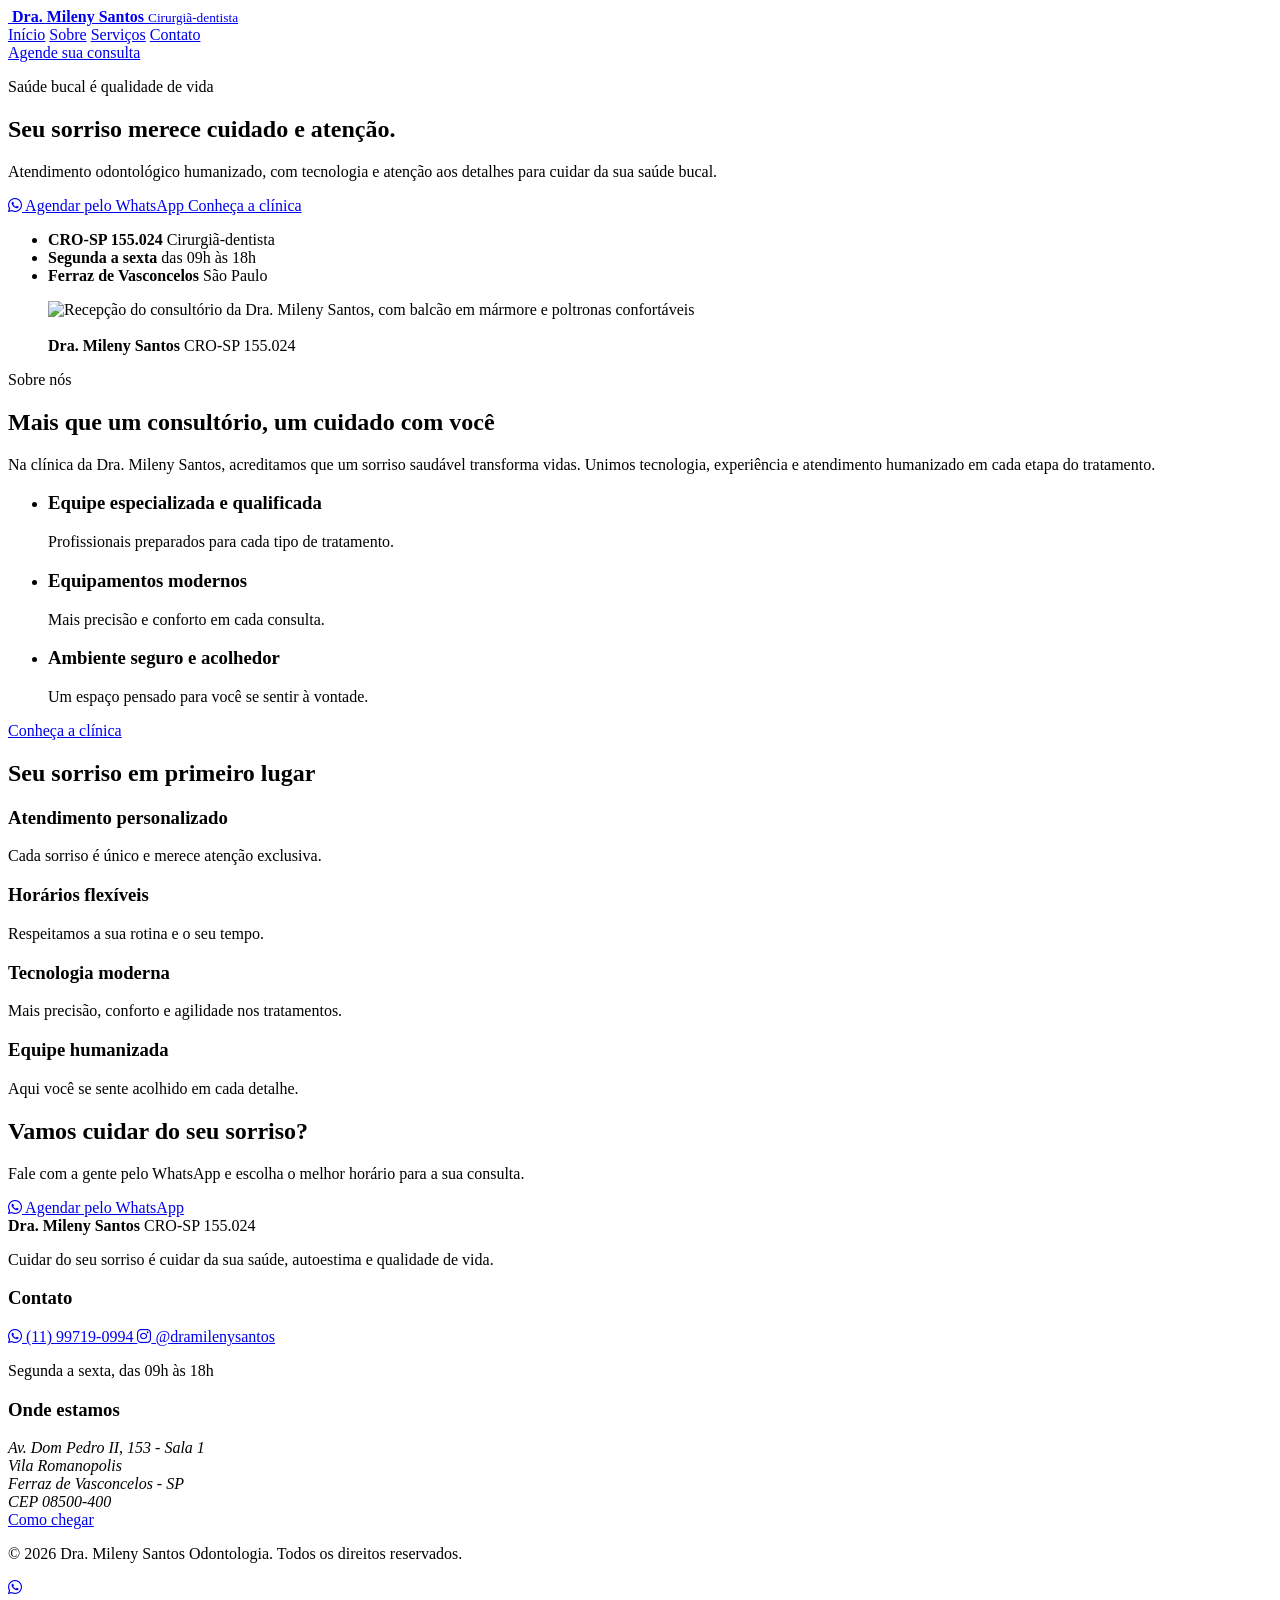
==== index.html @ 10d9e26c "fix: correcao" ====
<!doctype html>
<html lang="pt-br">

<head>
  <meta charset="UTF-8" />
  <meta name="viewport" content="width=device-width, initial-scale=1.0" />
  <meta name="description"
    content="Dra. Mileny Santos - Cirurgiã-Dentista em Ferraz de Vasconcelos. Atendimento humanizado e tecnologia moderna para cuidar do seu sorriso." />
  <link rel="shortcut icon" href="../Projeto-Dentista/src/img/ICONE1j.png" type="image/x-icon" />
  <title>Dra. Mileny Santos | Odontologia</title>

  <link rel="preconnect" href="https://fonts.googleapis.com" />
  <link rel="preconnect" href="https://fonts.gstatic.com" crossorigin />
  <link rel="stylesheet"
    href="https://fonts.googleapis.com/css2?family=Cormorant+Garamond:wght@500;600&family=Jost:wght@400;500;600&display=swap" />
  <link rel="stylesheet" href="https://cdnjs.cloudflare.com/ajax/libs/font-awesome/6.0.0/css/all.min.css" />
  <link rel="stylesheet" href="../Projeto-Dentista/src/css/home.css" />
</head>

<body class="home">
  <header class="topo">
    <a href="/index.html" class="topo-logo" aria-label="Dra. Mileny Santos - início">
      <img src="../Projeto-Dentista/src/img/ICONE1j.png" alt="" class="topo-logo-img" />
      <span class="topo-logo-texto">
        <strong>Dra. Mileny Santos</strong>
        <small>Cirurgiã-dentista</small>
      </span>
    </a>

    <nav class="topo-menu" aria-label="Menu principal">
      <a href="/index.html" class="ativo" aria-current="page">Início</a>
      <a href="../Projeto-Dentista/src/pages/sobre.html">Sobre</a>
      <a href="../Projeto-Dentista/src/pages/servicos.html">Serviços</a>
      <a href="../Projeto-Dentista/src/pages/contato.html">Contato</a>
    </nav>

    <a href="https://wa.me/5511997190994" class="btn btn-escuro" target="_blank" rel="noopener noreferrer">
      Agende sua consulta
    </a>
  </header>

  <main>
    <section class="hero" id="inicio">
      <div class="hero-texto">
        <p class="rotulo rotulo-claro">Saúde bucal é qualidade de vida</p>

        <h1>Seu sorriso merece cuidado e atenção.</h1>

        <p class="hero-descricao">
          Atendimento odontológico humanizado, com tecnologia e atenção aos
          detalhes para cuidar da sua saúde bucal.
        </p>

        <div class="hero-acoes">
          <a href="https://wa.me/5511997190994" class="btn btn-champagne" target="_blank" rel="noopener noreferrer">
            <i class="fa-brands fa-whatsapp"></i>
            Agendar pelo WhatsApp
          </a>

          <a href="../Projeto-Dentista/src/pages/sobre.html" class="link-sublinhado"> Conheça a clínica </a>
        </div>

        <ul class="hero-fatos">
          <li>
            <strong>CRO-SP 155.024</strong>
            <span>Cirurgiã-dentista</span>
          </li>
          <li>
            <strong>Segunda a sexta</strong>
            <span>das 09h às 18h</span>
          </li>
          <li>
            <strong>Ferraz de Vasconcelos</strong>
            <span>São Paulo</span>
          </li>
        </ul>
      </div>
    </section>

    <section class="sobre" id="sobre" aria-labelledby="sobre-titulo">
      <div class="sobre-wrap">
        <figure class="sobre-midia">
          <div class="sobre-foto">
            <img src="../Projeto-Dentista/src/img/foto-2.jpg"
              alt="Recepção do consultório da Dra. Mileny Santos, com balcão em mármore e poltronas confortáveis"
              width="800" height="960" loading="lazy" decoding="async" />
          </div>
          <figcaption class="sobre-selo">
            <img src="../Projeto-Dentista/src/img/ICONE1j.png" alt="" />
            <div>
              <strong>Dra. Mileny Santos</strong>
              <span>CRO-SP 155.024</span>
            </div>
          </figcaption>
        </figure>

        <div class="sobre-conteudo">
          <p class="rotulo">Sobre nós</p>
          <h2 id="sobre-titulo">
            Mais que um consultório, um cuidado com você
          </h2>
          <p class="sobre-texto">
            Na clínica da Dra. Mileny Santos, acreditamos que um sorriso
            saudável transforma vidas. Unimos tecnologia, experiência e
            atendimento humanizado em cada etapa do tratamento.
          </p>

          <ul class="sobre-lista">
            <li>
              <h3>Equipe especializada e qualificada</h3>
              <p>Profissionais preparados para cada tipo de tratamento.</p>
            </li>
            <li>
              <h3>Equipamentos modernos</h3>
              <p>Mais precisão e conforto em cada consulta.</p>
            </li>
            <li>
              <h3>Ambiente seguro e acolhedor</h3>
              <p>Um espaço pensado para você se sentir à vontade.</p>
            </li>
          </ul>

          <a href="../Projeto-Dentista/src/pages/sobre.html" class="btn btn-contorno">Conheça a clínica</a>
        </div>
      </div>
    </section>

    <section class="diferenciais" aria-labelledby="dif-titulo">
      <div class="diferenciais-wrap">
        <h2 id="dif-titulo">Seu sorriso em primeiro lugar</h2>

        <div class="diferenciais-grade">
          <article>
            <h3>Atendimento personalizado</h3>
            <p>Cada sorriso é único e merece atenção exclusiva.</p>
          </article>
          <article>
            <h3>Horários flexíveis</h3>
            <p>Respeitamos a sua rotina e o seu tempo.</p>
          </article>
          <article>
            <h3>Tecnologia moderna</h3>
            <p>Mais precisão, conforto e agilidade nos tratamentos.</p>
          </article>
          <article>
            <h3>Equipe humanizada</h3>
            <p>Aqui você se sente acolhido em cada detalhe.</p>
          </article>
        </div>
      </div>
    </section>

    <section class="chamada">
      <h2>Vamos cuidar do seu sorriso?</h2>
      <p>
        Fale com a gente pelo WhatsApp e escolha o melhor horário para a sua
        consulta.
      </p>
      <a href="https://wa.me/5511997190994" class="btn btn-champagne" target="_blank" rel="noopener noreferrer">
        <i class="fa-brands fa-whatsapp" aria-hidden="true"></i>
        Agendar pelo WhatsApp
      </a>
    </section>
  </main>

  <footer class="rodape">
    <div class="rodape-grade">
      <div class="rodape-marca">
        <strong>Dra. Mileny Santos</strong>
        <span>CRO-SP 155.024</span>
        <p>
          Cuidar do seu sorriso é cuidar da sua saúde, autoestima e qualidade
          de vida.
        </p>
      </div>

      <div class="rodape-col">
        <h3>Contato</h3>

        <a href="https://wa.me/5511997190994" target="_blank" rel="noopener noreferrer">
          <i class="fa-brands fa-whatsapp"></i> (11) 99719-0994
        </a>



        <a href="https://www.instagram.com/dramilenysantos/" target="_blank" rel="noopener noreferrer">
          <i class="fa-brands fa-instagram"></i> @dramilenysantos
        </a>

        <p>Segunda a sexta, das 09h às 18h</p>
      </div>

      <div class="rodape-col">
        <h3>Onde estamos</h3>
        <address>
          Av. Dom Pedro II, 153 - Sala 1<br />
          Vila Romanopolis<br />
          Ferraz de Vasconcelos - SP<br />
          CEP 08500-400
        </address>
        <a href="https://www.google.com/maps/search/?api=1&query=Dra.+Mileny+Santos+Ferraz+de+Vasconcelos"
          class="rodape-mapa" target="_blank" rel="noopener noreferrer">Como chegar</a>
      </div>
    </div>

    <div class="rodape-base">
      <p>
        © 2026 Dra. Mileny Santos Odontologia. Todos os direitos reservados.
      </p>
    </div>
  </footer>
  <a href="https://wa.me/5511997190994" class="whatsapp-flutuante" target="_blank" rel="noopener noreferrer"
    aria-label="Fale conosco pelo WhatsApp" title="Fale conosco pelo WhatsApp">
    <i class="fa-brands fa-whatsapp"></i>
  </a>
  <script src="script.js"></script>
</body>

</html>
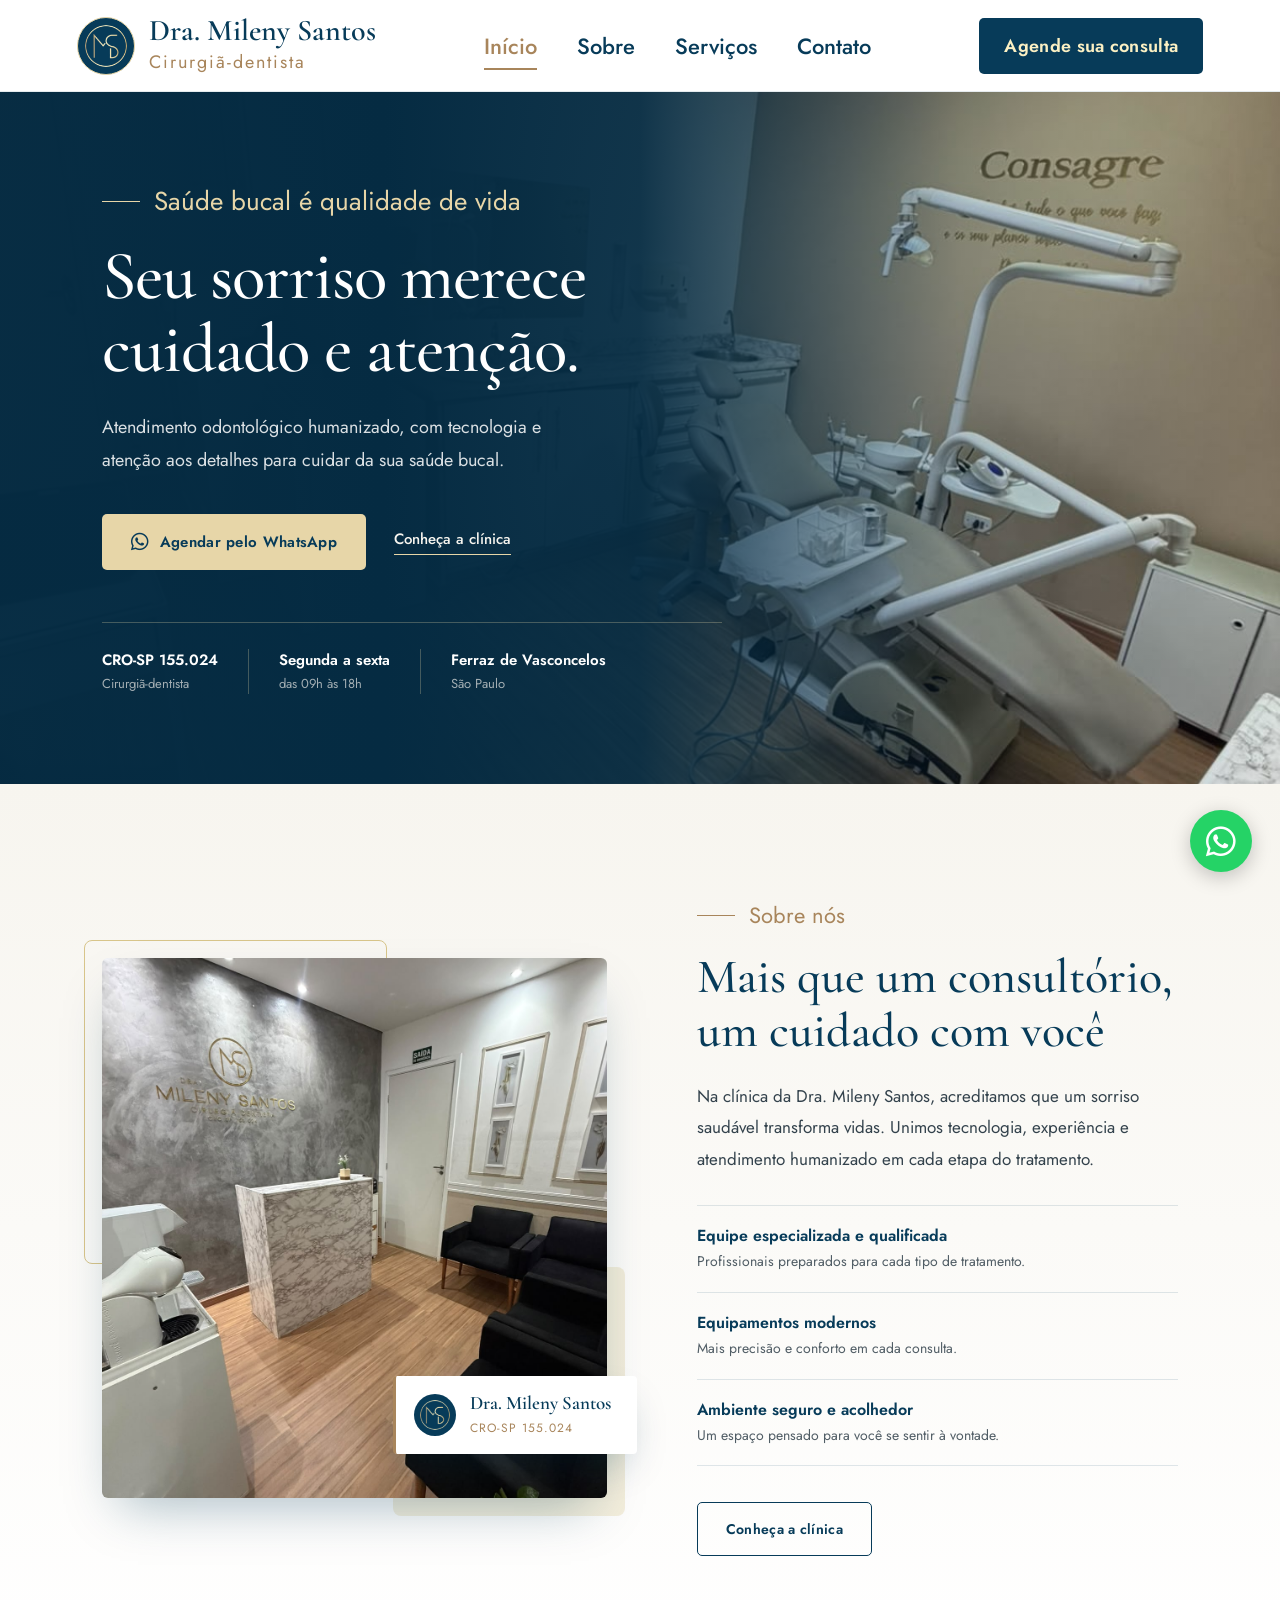
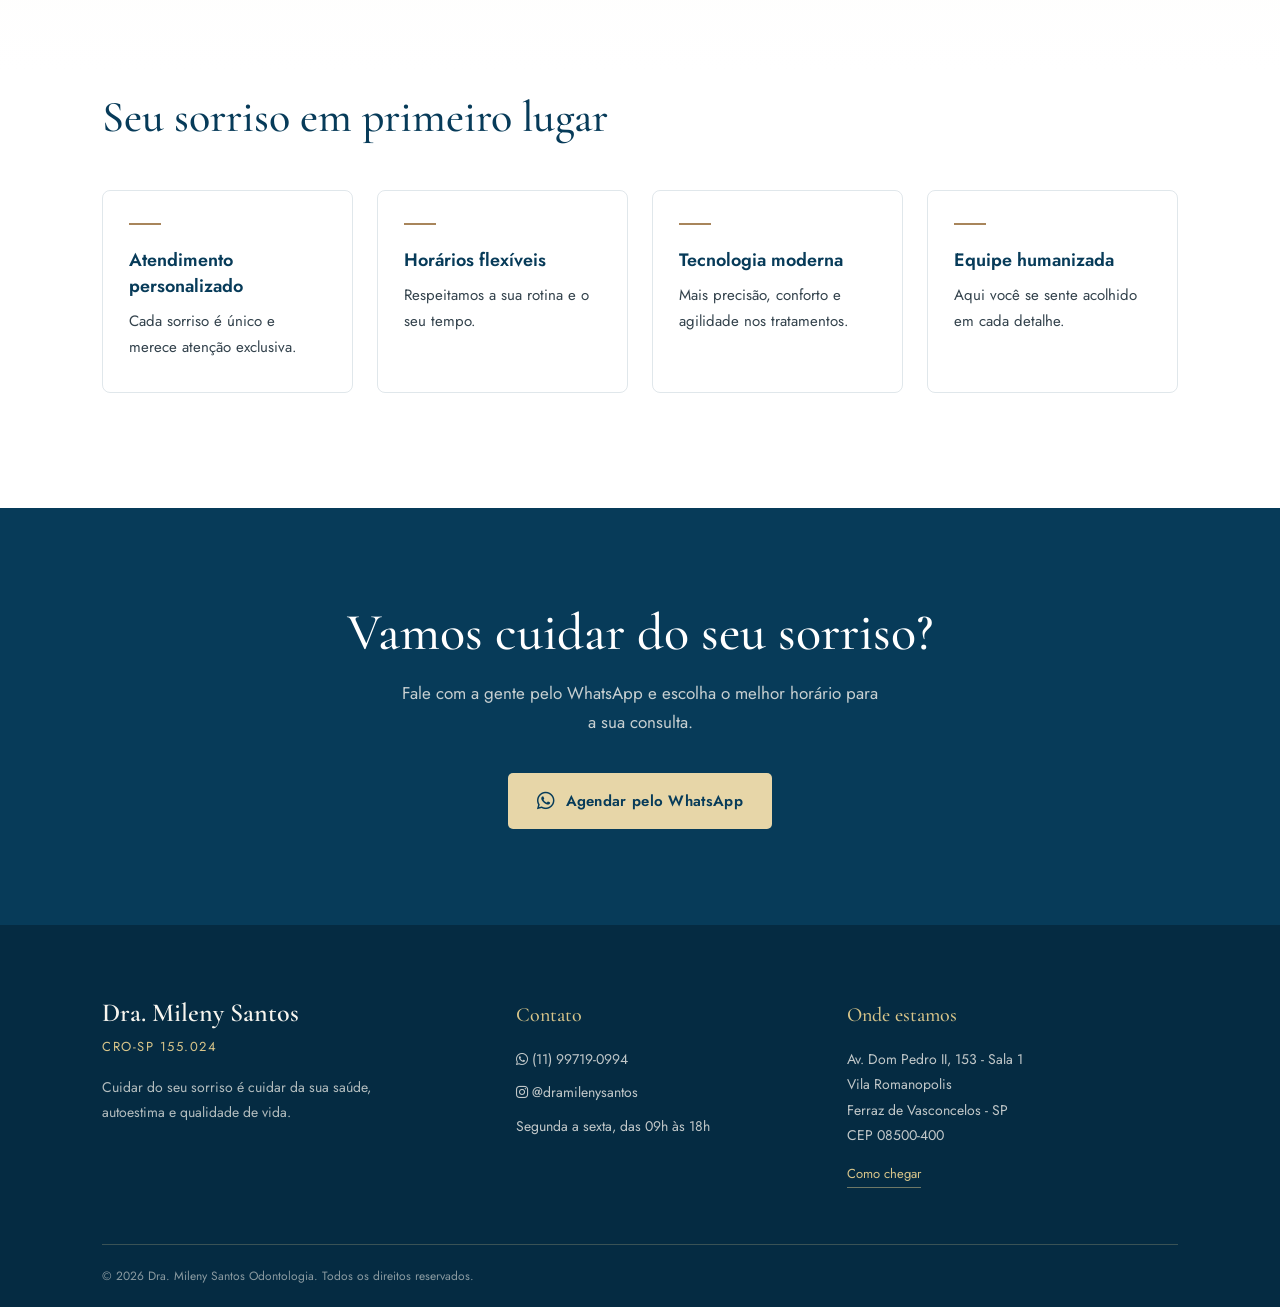
==== commit 579de82b: "fix: correcao" ====
--- a/index.html
+++ b/index.html
@@ -6,7 +6,7 @@
   <meta name="viewport" content="width=device-width, initial-scale=1.0" />
   <meta name="description"
     content="Dra. Mileny Santos - Cirurgiã-Dentista em Ferraz de Vasconcelos. Atendimento humanizado e tecnologia moderna para cuidar do seu sorriso." />
-  <link rel="shortcut icon" href="../Projeto-Dentista/src/img/ICONE1j.png" type="image/x-icon" />
+  <link rel="shortcut icon" href="/src/img/ICONE1j.png" type="image/x-icon" />
   <title>Dra. Mileny Santos | Odontologia</title>
 
   <link rel="preconnect" href="https://fonts.googleapis.com" />
@@ -14,13 +14,13 @@
   <link rel="stylesheet"
     href="https://fonts.googleapis.com/css2?family=Cormorant+Garamond:wght@500;600&family=Jost:wght@400;500;600&display=swap" />
   <link rel="stylesheet" href="https://cdnjs.cloudflare.com/ajax/libs/font-awesome/6.0.0/css/all.min.css" />
-  <link rel="stylesheet" href="../Projeto-Dentista/src/css/home.css" />
+  <link rel="stylesheet" href="/src/css/home.css" />
 </head>
 
 <body class="home">
   <header class="topo">
     <a href="/index.html" class="topo-logo" aria-label="Dra. Mileny Santos - início">
-      <img src="../Projeto-Dentista/src/img/ICONE1j.png" alt="" class="topo-logo-img" />
+      <img src="/src/img/ICONE1j.png" alt="" class="topo-logo-img" />
       <span class="topo-logo-texto">
         <strong>Dra. Mileny Santos</strong>
         <small>Cirurgiã-dentista</small>
@@ -29,9 +29,9 @@
 
     <nav class="topo-menu" aria-label="Menu principal">
       <a href="/index.html" class="ativo" aria-current="page">Início</a>
-      <a href="../Projeto-Dentista/src/pages/sobre.html">Sobre</a>
-      <a href="../Projeto-Dentista/src/pages/servicos.html">Serviços</a>
-      <a href="../Projeto-Dentista/src/pages/contato.html">Contato</a>
+      <a href="/src/pages/sobre.html">Sobre</a>
+      <a href="/src/pages/servicos.html">Serviços</a>
+      <a href="/src/pages/contato.html">Contato</a>
     </nav>
 
     <a href="https://wa.me/5511997190994" class="btn btn-escuro" target="_blank" rel="noopener noreferrer">
@@ -57,7 +57,7 @@
             Agendar pelo WhatsApp
           </a>
 
-          <a href="../Projeto-Dentista/src/pages/sobre.html" class="link-sublinhado"> Conheça a clínica </a>
+          <a href="/src/pages/sobre.html" class="link-sublinhado"> Conheça a clínica </a>
         </div>
 
         <ul class="hero-fatos">
@@ -81,12 +81,12 @@
       <div class="sobre-wrap">
         <figure class="sobre-midia">
           <div class="sobre-foto">
-            <img src="../Projeto-Dentista/src/img/foto-2.jpg"
+            <img src="/src/img/foto-2.jpg"
               alt="Recepção do consultório da Dra. Mileny Santos, com balcão em mármore e poltronas confortáveis"
               width="800" height="960" loading="lazy" decoding="async" />
           </div>
           <figcaption class="sobre-selo">
-            <img src="../Projeto-Dentista/src/img/ICONE1j.png" alt="" />
+            <img src="/src/img/ICONE1j.png" alt="" />
             <div>
               <strong>Dra. Mileny Santos</strong>
               <span>CRO-SP 155.024</span>
@@ -120,7 +120,7 @@
             </li>
           </ul>
 
-          <a href="../Projeto-Dentista/src/pages/sobre.html" class="btn btn-contorno">Conheça a clínica</a>
+          <a href="/src/pages/sobre.html" class="btn btn-contorno">Conheça a clínica</a>
         </div>
       </div>
     </section>
--- a/src/css/home.css
+++ b/src/css/home.css
@@ -0,0 +1,854 @@
+:root {
+  --ms-azul: #073b59;
+  --ms-azul-escuro: #052b42;
+  --ms-champagne: #e7d6a8;
+  --ms-champagne-escuro: #d8c58a;
+  --ms-dourado: #a8855b;
+  --ms-creme: #f7f5ef;
+  --ms-texto: #33424c;
+  --ms-titulos: "Cormorant Garamond", Georgia, serif;
+  --ms-corpo: "Jost", system-ui, -apple-system, "Segoe UI", sans-serif;
+}
+
+body.home {
+  margin: 0;
+  font-family: var(--ms-corpo);
+  color: var(--ms-texto);
+  background: #fff;
+  -webkit-font-smoothing: antialiased;
+}
+
+.home *,
+.home *::before,
+.home *::after {
+  box-sizing: border-box;
+}
+
+.home img {
+  max-width: 100%;
+}
+
+.home h1,
+.home h2 {
+  font-family: var(--ms-titulos);
+  font-weight: 500;
+  margin: 0;
+}
+
+.home a:focus-visible {
+  outline: 2px solid var(--ms-dourado);
+  outline-offset: 4px;
+}
+
+.btn {
+  display: inline-flex;
+  align-items: center;
+  justify-content: center;
+  gap: 10px;
+  padding: 16px 28px;
+  border: 1px solid transparent;
+  border-radius: 5px;
+  font-family: var(--ms-corpo);
+  font-size: 15px;
+  font-weight: 600;
+  letter-spacing: 0.3px;
+  text-decoration: none;
+  white-space: nowrap;
+  transition:
+    background 0.3s ease,
+    color 0.3s ease,
+    border-color 0.3s ease,
+    transform 0.3s ease;
+}
+
+.btn i {
+  font-size: 20px;
+}
+
+.btn-escuro {
+  padding: 14px 24px;
+  background: var(--ms-azul);
+  color: #fbf0c3;
+  font-size: 18px;
+}
+
+.btn-escuro:hover {
+  background: var(--ms-dourado);
+  transform: translateY(-2px);
+}
+
+.btn-champagne {
+  background: var(--ms-champagne);
+  color: var(--ms-azul);
+}
+
+.btn-champagne:hover {
+  background: #f5e8c5;
+  transform: translateY(-3px);
+}
+
+.btn-contorno {
+  border-color: var(--ms-azul);
+  color: var(--ms-azul);
+  font-size: 14px;
+}
+
+.btn-contorno:hover {
+  background: var(--ms-azul);
+  color: #fbf0c3;
+}
+
+.rotulo {
+  display: flex;
+  align-items: center;
+  gap: 14px;
+  margin: 0 0 20px;
+  font-size: 22px;
+  color: var(--ms-dourado);
+}
+
+.rotulo::before {
+  content: "";
+  width: 38px;
+  height: 1px;
+  background: currentColor;
+}
+
+.rotulo-claro {
+  color: var(--ms-champagne);
+  font-size: 26px;
+}
+
+.link-sublinhado {
+  padding-bottom: 4px;
+  border-bottom: 1px solid var(--ms-champagne);
+  color: var(--ms-creme);
+  font-size: 15px;
+  font-weight: 500;
+  text-decoration: none;
+  transition:
+    color 0.3s ease,
+    border-color 0.3s ease;
+}
+
+.link-sublinhado:hover {
+  color: #fff;
+  border-color: #fff;
+}
+
+.topo {
+  display: flex;
+  align-items: center;
+  justify-content: space-between;
+  gap: 32px;
+  min-height: 92px;
+  padding: 12px 6%;
+  background: #fff;
+  border-bottom: 1px solid rgba(7, 59, 89, 0.1);
+  position: relative;
+  z-index: 10;
+}
+
+.topo-logo {
+  display: flex;
+  align-items: center;
+  gap: 14px;
+  text-decoration: none;
+  flex-shrink: 0;
+}
+
+.topo-logo-img {
+  width: 58px;
+  height: 58px;
+  padding: 7px;
+  object-fit: contain;
+  background: var(--ms-azul);
+  border: 1px solid var(--ms-champagne);
+  border-radius: 50%;
+}
+
+.topo-logo-texto {
+  display: flex;
+  flex-direction: column;
+  gap: 3px;
+}
+
+.topo-logo-texto strong {
+  font-family: var(--ms-titulos);
+  font-size: 30px;
+  font-weight: 600;
+  line-height: 1;
+  color: var(--ms-azul);
+}
+
+.topo-logo-texto small {
+  font-size: 18px;
+  letter-spacing: 2px;
+  color: var(--ms-dourado);
+}
+
+.topo-menu {
+  display: flex;
+  align-items: center;
+  gap: 40px;
+}
+
+.topo-menu a {
+  position: relative;
+  padding: 10px 0;
+  color: var(--ms-azul);
+  font-size: 22px;
+  font-weight: 500;
+  text-decoration: none;
+  transition: color 0.3s ease;
+}
+
+.topo-menu a::after {
+  content: "";
+  position: absolute;
+  left: 0;
+  bottom: 2px;
+  width: 0;
+  height: 2px;
+  background: var(--ms-dourado);
+  transition: width 0.3s ease;
+}
+
+.topo-menu a:hover,
+.topo-menu a.ativo {
+  color: var(--ms-dourado);
+}
+
+.topo-menu a:hover::after,
+.topo-menu a.ativo::after {
+  width: 100%;
+}
+
+.hero {
+  position: relative;
+  display: flex;
+  align-items: center;
+  min-height: 680px;
+  padding: 90px 8%;
+
+  background-image: linear-gradient(90deg,
+      rgba(5, 43, 66, 0.98) 0%,
+      rgba(5, 43, 66, 1) 30%,
+      rgba(5, 43, 66, 0.94) 50%,
+      rgba(5, 43, 66, 0.25) 75%,
+      rgba(5, 43, 66, 0.05) 100%),
+    url(../img/foto-5.jpg);
+
+  background-position: center;
+  background-size: cover;
+  background-repeat: no-repeat;
+
+  color: var(--ms-creme);
+}
+
+.hero-texto {
+  position: relative;
+  z-index: 1;
+  max-width: 620px;
+}
+
+.hero h1 {
+  margin-bottom: 26px;
+  font-size: clamp(44px, 5.4vw, 76px);
+  line-height: 1.05;
+  letter-spacing: -1px;
+  color: #fff;
+  text-wrap: balance;
+}
+
+.hero-descricao {
+  max-width: 500px;
+  margin: 0 0 38px;
+  font-size: 18px;
+  line-height: 1.8;
+  color: rgba(255, 255, 255, 0.85);
+}
+
+.hero-acoes {
+  display: flex;
+  align-items: center;
+  flex-wrap: wrap;
+  gap: 20px 28px;
+  margin-bottom: 52px;
+}
+
+.hero-fatos {
+  display: flex;
+  flex-wrap: wrap;
+  list-style: none;
+  margin: 0;
+  padding: 26px 0 0;
+  border-top: 1px solid rgba(231, 214, 168, 0.28);
+}
+
+.hero-fatos li {
+  padding: 0 30px;
+}
+
+.hero-fatos li:first-child {
+  padding-left: 0;
+}
+
+.hero-fatos li+li {
+  border-left: 1px solid rgba(231, 214, 168, 0.28);
+}
+
+.hero-fatos strong {
+  display: block;
+  font-size: 15px;
+  font-weight: 600;
+  color: #fff;
+}
+
+.hero-fatos span {
+  font-size: 13px;
+  color: rgba(247, 245, 239, 0.65);
+}
+
+.hero-foto {
+  position: relative;
+  justify-self: center;
+  width: 100%;
+  max-width: 470px;
+}
+
+.hero-foto::before {
+  content: "";
+  position: absolute;
+  top: -18px;
+  right: -18px;
+  width: 100%;
+  height: 100%;
+  border: 1px solid var(--ms-champagne);
+  border-radius: 235px 235px 8px 8px;
+  opacity: 0.6;
+}
+
+.hero-foto img {
+  display: block;
+  position: relative;
+  width: 100%;
+  height: 500px;
+  object-fit: cover;
+  object-position: center;
+  border-radius: 235px 235px 8px 8px;
+  box-shadow: 0 30px 60px -20px rgba(0, 0, 0, 0.5);
+}
+
+.sobre {
+  padding: clamp(72px, 9vw, 120px) 8%;
+  background: linear-gradient(180deg, var(--ms-creme), #fff);
+}
+
+.sobre-wrap {
+  max-width: 1200px;
+  margin: 0 auto;
+  display: grid;
+  grid-template-columns: minmax(0, 1.05fr) minmax(0, 1fr);
+  align-items: center;
+  gap: clamp(48px, 7vw, 96px);
+}
+
+.sobre-midia {
+  position: relative;
+  margin: 0;
+}
+
+.sobre-foto {
+  position: relative;
+  isolation: isolate;
+}
+
+.sobre-foto::before {
+  content: "";
+  position: absolute;
+  z-index: -1;
+  top: -18px;
+  left: -18px;
+  width: 60%;
+  height: 60%;
+  border: 1px solid var(--ms-champagne-escuro);
+  border-radius: 8px;
+}
+
+.sobre-foto::after {
+  content: "";
+  position: absolute;
+  z-index: -1;
+  right: -18px;
+  bottom: -18px;
+  width: 46%;
+  height: 46%;
+  background: rgba(216, 197, 138, 0.28);
+  border-radius: 8px;
+}
+
+.sobre-foto img {
+  display: block;
+  width: 100%;
+  height: 60vh;
+  aspect-ratio: 5 / 6;
+  object-fit: cover;
+  object-position: 30% center;
+  border-radius: 6px;
+  box-shadow: 0 24px 50px -18px rgba(7, 59, 89, 0.35);
+}
+
+.sobre-selo {
+  position: absolute;
+  right: -30px;
+  bottom: 44px;
+  display: flex;
+  align-items: center;
+  gap: 14px;
+  padding: 16px 26px 16px 18px;
+  background: #fff;
+  border-left: 3px solid var(--ms-dourado);
+  border-radius: 4px;
+  box-shadow: 0 18px 40px -12px rgba(7, 59, 89, 0.28);
+}
+
+.sobre-selo img {
+  width: 42px;
+  height: 42px;
+  padding: 6px;
+  object-fit: contain;
+  background: var(--ms-azul);
+  border-radius: 50%;
+}
+
+.sobre-selo strong {
+  display: block;
+  font-family: var(--ms-titulos);
+  font-size: 19px;
+  font-weight: 600;
+  line-height: 1.2;
+  color: var(--ms-azul);
+}
+
+.sobre-selo span {
+  font-size: 12px;
+  letter-spacing: 1px;
+  color: var(--ms-dourado);
+}
+
+.sobre-conteudo {
+  max-width: 540px;
+}
+
+.sobre-conteudo h2 {
+  margin-bottom: 22px;
+  font-size: clamp(34px, 3.8vw, 48px);
+  line-height: 1.12;
+  color: var(--ms-azul);
+  text-wrap: balance;
+}
+
+.sobre-texto {
+  max-width: 52ch;
+  margin: 0 0 30px;
+  font-size: 17px;
+  line-height: 1.85;
+}
+
+.sobre-lista {
+  list-style: none;
+  margin: 0 0 36px;
+  padding: 0;
+  border-top: 1px solid rgba(7, 59, 89, 0.12);
+}
+
+.sobre-lista li {
+  padding: 18px 0;
+  border-bottom: 1px solid rgba(7, 59, 89, 0.12);
+}
+
+.sobre-lista h3 {
+  margin: 0 0 3px;
+  font-size: 16px;
+  font-weight: 600;
+  color: var(--ms-azul);
+}
+
+.sobre-lista p {
+  margin: 0;
+  font-size: 14px;
+  line-height: 1.7;
+  opacity: 0.85;
+}
+
+.diferenciais {
+  padding: 20px 8% clamp(72px, 9vw, 120px);
+  background: #fff;
+}
+
+.diferenciais-wrap {
+  max-width: 1200px;
+  margin: 0 auto;
+}
+
+.diferenciais h2 {
+  max-width: 520px;
+  margin-bottom: 48px;
+  font-size: clamp(32px, 3.6vw, 44px);
+  line-height: 1.15;
+  color: var(--ms-azul);
+}
+
+.diferenciais-grade {
+  display: grid;
+  grid-template-columns: repeat(4, 1fr);
+  gap: 24px;
+}
+
+.diferenciais-grade article {
+  padding: 32px 26px;
+  border: 1px solid rgba(7, 59, 89, 0.12);
+  border-radius: 8px;
+  transition:
+    border-color 0.3s ease,
+    transform 0.3s ease;
+}
+
+.diferenciais-grade article::before {
+  content: "";
+  display: block;
+  width: 32px;
+  height: 2px;
+  margin-bottom: 22px;
+  background: var(--ms-dourado);
+}
+
+.diferenciais-grade article:hover {
+  border-color: var(--ms-dourado);
+  transform: translateY(-4px);
+}
+
+.diferenciais-grade h3 {
+  margin: 0 0 10px;
+  font-size: 18px;
+  font-weight: 600;
+  color: var(--ms-azul);
+}
+
+.diferenciais-grade p {
+  margin: 0;
+  font-size: 15px;
+  line-height: 1.7;
+}
+
+.chamada {
+  padding: clamp(64px, 8vw, 96px) 8%;
+  background: var(--ms-azul);
+  text-align: center;
+}
+
+.chamada h2 {
+  max-width: 680px;
+  margin: 0 auto 18px;
+  font-size: clamp(36px, 4.4vw, 52px);
+  line-height: 1.1;
+  color: #fff;
+}
+
+.chamada p {
+  max-width: 480px;
+  margin: 0 auto 36px;
+  font-size: 17px;
+  line-height: 1.7;
+  color: rgba(247, 245, 239, 0.8);
+}
+
+.rodape {
+  padding: 72px 8% 0;
+  background: var(--ms-azul-escuro);
+  color: var(--ms-creme);
+}
+
+.rodape-grade {
+  max-width: 1200px;
+  margin: 0 auto;
+  display: grid;
+  grid-template-columns: 1.3fr 1fr 1.2fr;
+  gap: 56px;
+  padding-bottom: 56px;
+}
+
+.rodape-marca strong {
+  display: block;
+  margin-bottom: 6px;
+  font-family: var(--ms-titulos);
+  font-size: 26px;
+  font-weight: 600;
+}
+
+.rodape-marca span {
+  font-size: 13px;
+  letter-spacing: 1.5px;
+  color: var(--ms-champagne-escuro);
+}
+
+.rodape-marca p {
+  max-width: 290px;
+  margin: 18px 0 0;
+  font-size: 14px;
+  line-height: 1.8;
+  color: rgba(247, 245, 239, 0.72);
+}
+
+.rodape-col {
+  display: flex;
+  flex-direction: column;
+  align-items: flex-start;
+  gap: 8px;
+  font-size: 14px;
+  line-height: 1.8;
+  color: rgba(247, 245, 239, 0.78);
+}
+
+.rodape-col h3 {
+  margin: 0 0 6px;
+  font-family: var(--ms-titulos);
+  font-size: 20px;
+  font-weight: 500;
+  color: var(--ms-champagne-escuro);
+}
+
+.rodape-col p,
+.rodape-col address {
+  margin: 0;
+  font-style: normal;
+}
+
+.rodape-col a {
+  color: inherit;
+  text-decoration: none;
+  transition: color 0.3s ease;
+}
+
+.rodape-col a:hover {
+  color: var(--ms-champagne-escuro);
+}
+
+.rodape-mapa {
+  margin-top: 6px;
+  padding-bottom: 2px;
+  border-bottom: 1px solid rgba(216, 197, 138, 0.5);
+  color: var(--ms-champagne-escuro) !important;
+  font-size: 13px;
+}
+
+.rodape-base {
+  max-width: 1200px;
+  margin: 0 auto;
+  padding: 22px 0;
+  border-top: 1px solid rgba(216, 197, 138, 0.25);
+}
+
+.rodape-base p {
+  margin: 0;
+  font-size: 12px;
+  color: rgba(247, 245, 239, 0.55);
+}
+
+.whatsapp-flutuante {
+  position: fixed;
+  right: 28px;
+  bottom: 28px;
+  z-index: 9999;
+
+  display: flex;
+  align-items: center;
+  justify-content: center;
+
+  width: 62px;
+  height: 62px;
+
+  background: #25d366;
+  color: #fff;
+
+  border-radius: 50%;
+  box-shadow: 0 5px 20px rgba(0, 0, 0, 0.22);
+
+  font-size: 34px;
+  text-decoration: none;
+
+  transition:
+    transform 0.3s ease,
+    background 0.3s ease,
+    box-shadow 0.3s ease;
+}
+
+.whatsapp-flutuante:hover {
+  background: #1ebe5d;
+  color: #fff;
+  transform: translateY(-5px) scale(1.05);
+  box-shadow: 0 8px 25px rgba(37, 211, 102, 0.35);
+}
+
+.whatsapp-flutuante:active {
+  transform: scale(0.95);
+}
+
+@media (max-width: 600px) {
+  .whatsapp-flutuante {
+    width: 55px;
+    height: 55px;
+    right: 18px;
+    bottom: 18px;
+    font-size: 30px;
+  }
+}
+
+@media (max-width: 1100px) {
+  .diferenciais-grade {
+    grid-template-columns: repeat(2, 1fr);
+  }
+}
+
+@media (max-width: 992px) {
+  .topo {
+    flex-wrap: wrap;
+    gap: 14px 20px;
+  }
+
+  .topo-menu {
+    order: 3;
+    width: 100%;
+    justify-content: center;
+    gap: 28px;
+    padding-top: 8px;
+    border-top: 1px solid rgba(7, 59, 89, 0.08);
+  }
+
+  .hero {
+    grid-template-columns: 1fr;
+  }
+
+  .hero-foto {
+    max-width: 420px;
+  }
+
+  .sobre-wrap {
+    grid-template-columns: 1fr;
+    gap: 64px;
+  }
+
+  .sobre-midia {
+    width: 100%;
+    max-width: 560px;
+    margin: 0 auto;
+  }
+
+  .sobre-conteudo {
+    max-width: 620px;
+    margin: 0 auto;
+  }
+
+  .rodape-grade {
+    grid-template-columns: 1fr 1fr;
+    gap: 40px;
+  }
+
+  .rodape-marca {
+    grid-column: 1 / -1;
+  }
+}
+
+@media (max-width: 600px) {
+  .topo-logo-img {
+    width: 50px;
+    height: 50px;
+  }
+
+  .topo-logo-texto strong {
+    font-size: 20px;
+  }
+
+  .topo-logo-texto small {
+    font-size: 10px;
+    letter-spacing: 1.5px;
+  }
+
+  .btn-escuro {
+    padding: 12px 16px;
+    font-size: 13px;
+  }
+
+  .topo-menu {
+    gap: 20px;
+  }
+
+  .hero-fatos {
+    flex-direction: column;
+    gap: 16px;
+  }
+
+  .hero-fatos li,
+  .hero-fatos li:first-child {
+    padding: 0;
+  }
+
+  .hero-fatos li+li {
+    padding-top: 16px;
+    border-left: 0;
+    border-top: 1px solid rgba(231, 214, 168, 0.28);
+  }
+
+  .hero-acoes .btn {
+    width: 100%;
+  }
+
+  .hero-foto::before {
+    top: -12px;
+    right: -10px;
+  }
+
+  .sobre-foto::before {
+    top: -10px;
+    left: -10px;
+  }
+
+  .sobre-foto::after {
+    right: -10px;
+    bottom: -10px;
+  }
+
+  .sobre-foto img {
+    aspect-ratio: 4 / 5;
+  }
+
+  .sobre-selo {
+    left: 14px;
+    right: 14px;
+    bottom: 14px;
+    padding: 12px 16px 12px 14px;
+  }
+
+  .sobre .btn-contorno {
+    width: 100%;
+  }
+
+  .diferenciais-grade {
+    grid-template-columns: 1fr;
+  }
+
+  .rodape-grade {
+    grid-template-columns: 1fr;
+  }
+}
+
+@media (prefers-reduced-motion: reduce) {
+
+  .home *,
+  .home *::before,
+  .home *::after {
+    transition-duration: 0.01ms !important;
+    animation-duration: 0.01ms !important;
+  }
+}
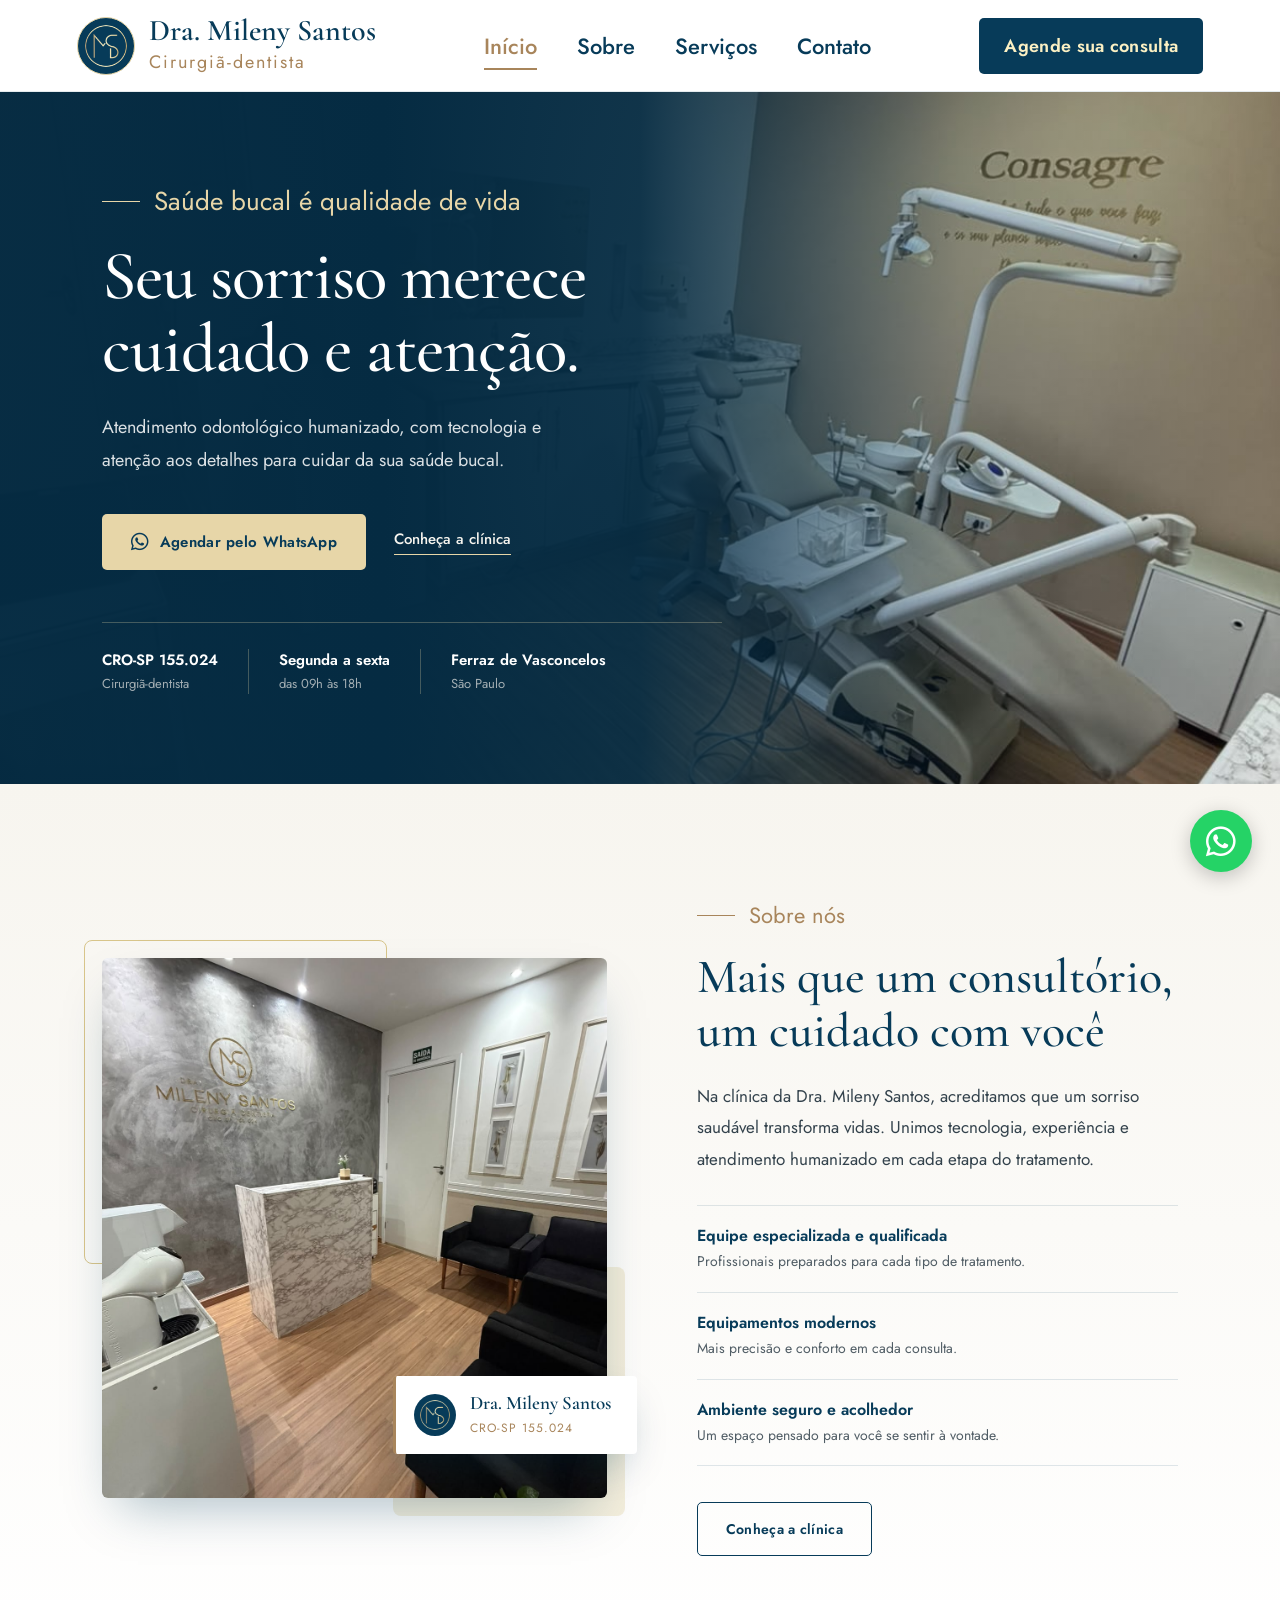
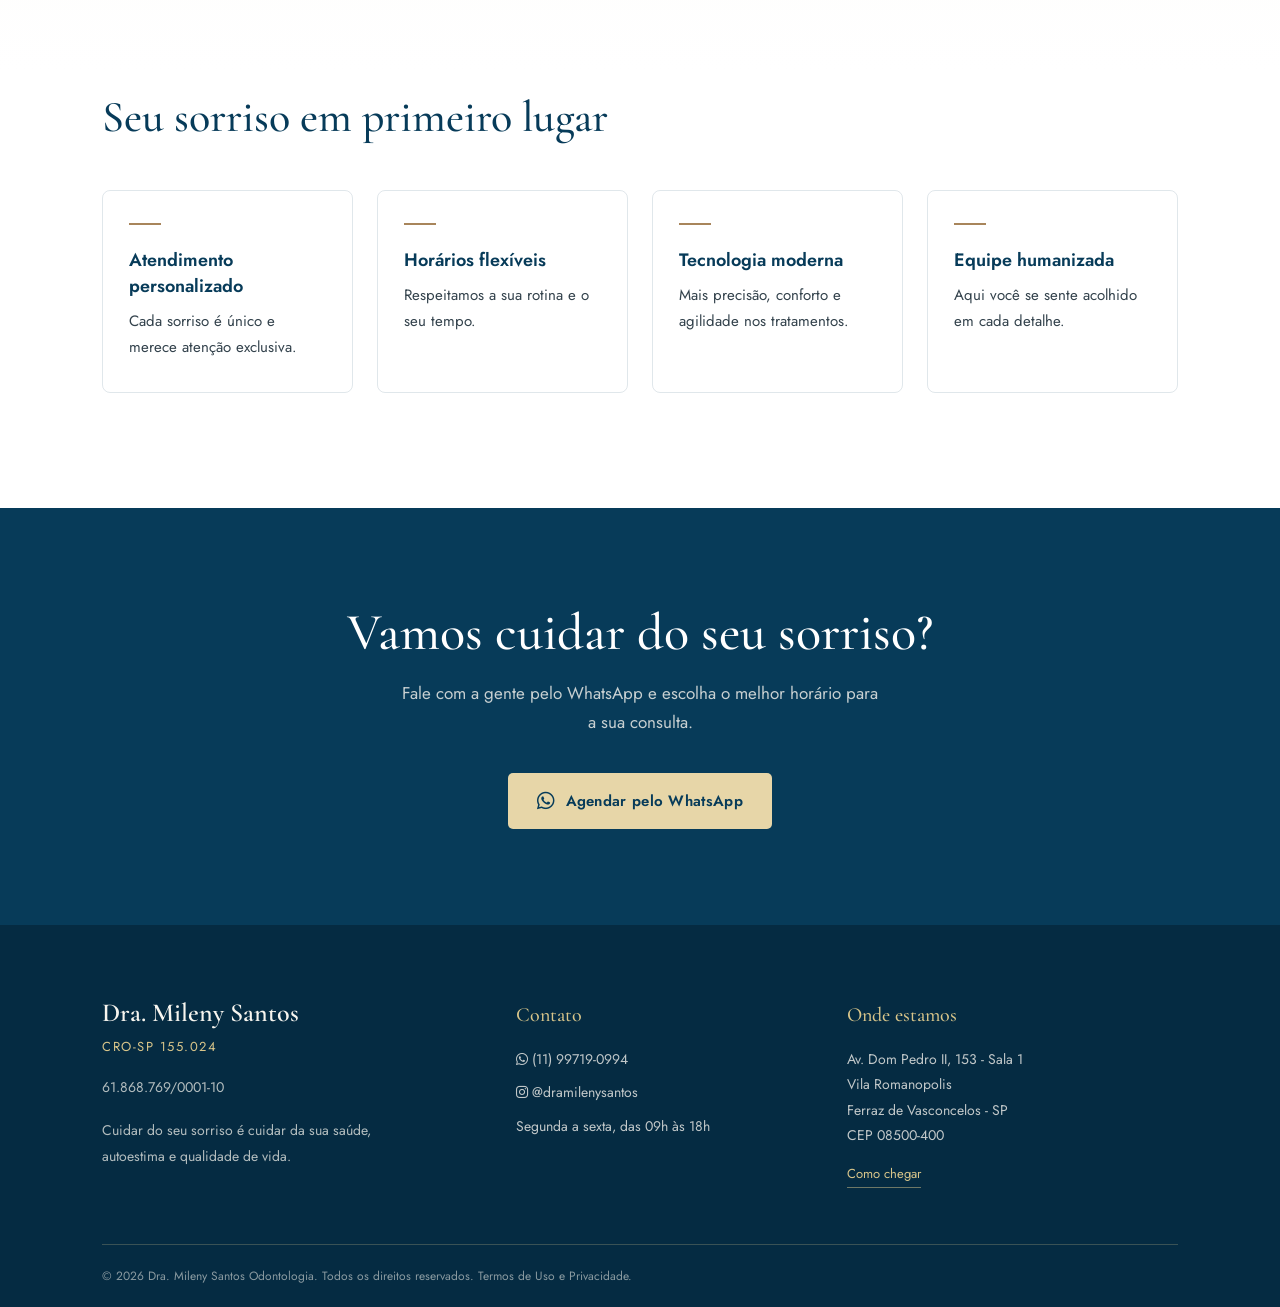
==== commit b031868d: "feat: Atualizacao pasta e correcao" ====
--- a/index.html
+++ b/index.html
@@ -6,21 +6,20 @@
   <meta name="viewport" content="width=device-width, initial-scale=1.0" />
   <meta name="description"
     content="Dra. Mileny Santos - Cirurgiã-Dentista em Ferraz de Vasconcelos. Atendimento humanizado e tecnologia moderna para cuidar do seu sorriso." />
-  <link rel="shortcut icon" href="/src/img/ICONE1j.png" type="image/x-icon" />
+  <link rel="shortcut icon" href="src/img/ICONE1j.png" type="image/x-icon" />
   <title>Dra. Mileny Santos | Odontologia</title>
-
   <link rel="preconnect" href="https://fonts.googleapis.com" />
   <link rel="preconnect" href="https://fonts.gstatic.com" crossorigin />
   <link rel="stylesheet"
     href="https://fonts.googleapis.com/css2?family=Cormorant+Garamond:wght@500;600&family=Jost:wght@400;500;600&display=swap" />
   <link rel="stylesheet" href="https://cdnjs.cloudflare.com/ajax/libs/font-awesome/6.0.0/css/all.min.css" />
-  <link rel="stylesheet" href="/src/css/home.css" />
+  <link rel="stylesheet" href="src/css/home.css" />
 </head>
 
 <body class="home">
   <header class="topo">
-    <a href="/index.html" class="topo-logo" aria-label="Dra. Mileny Santos - início">
-      <img src="/src/img/ICONE1j.png" alt="" class="topo-logo-img" />
+    <a href="index.html" class="topo-logo" aria-label="Dra. Mileny Santos - início">
+      <img src="src/img/ICONE1j.png" alt="" class="topo-logo-img" />
       <span class="topo-logo-texto">
         <strong>Dra. Mileny Santos</strong>
         <small>Cirurgiã-dentista</small>
@@ -28,10 +27,10 @@
     </a>
 
     <nav class="topo-menu" aria-label="Menu principal">
-      <a href="/index.html" class="ativo" aria-current="page">Início</a>
-      <a href="/src/pages/sobre.html">Sobre</a>
-      <a href="/src/pages/servicos.html">Serviços</a>
-      <a href="/src/pages/contato.html">Contato</a>
+      <a href="index.html" class="ativo" aria-current="page">Início</a>
+      <a href="src/pages/sobre.html">Sobre</a>
+      <a href="src/pages/servicos.html">Serviços</a>
+      <a href="src/pages/contato.html">Contato</a>
     </nav>
 
     <a href="https://wa.me/5511997190994" class="btn btn-escuro" target="_blank" rel="noopener noreferrer">
@@ -57,7 +56,7 @@
             Agendar pelo WhatsApp
           </a>
 
-          <a href="/src/pages/sobre.html" class="link-sublinhado"> Conheça a clínica </a>
+          <a href="src/pages/sobre.html" class="link-sublinhado"> Conheça a clínica </a>
         </div>
 
         <ul class="hero-fatos">
@@ -81,12 +80,12 @@
       <div class="sobre-wrap">
         <figure class="sobre-midia">
           <div class="sobre-foto">
-            <img src="/src/img/foto-2.jpg"
+            <img src="src/img/foto-2.jpg"
               alt="Recepção do consultório da Dra. Mileny Santos, com balcão em mármore e poltronas confortáveis"
               width="800" height="960" loading="lazy" decoding="async" />
           </div>
           <figcaption class="sobre-selo">
-            <img src="/src/img/ICONE1j.png" alt="" />
+            <img src="src/img/ICONE1j.png" alt="" />
             <div>
               <strong>Dra. Mileny Santos</strong>
               <span>CRO-SP 155.024</span>
@@ -120,7 +119,7 @@
             </li>
           </ul>
 
-          <a href="/src/pages/sobre.html" class="btn btn-contorno">Conheça a clínica</a>
+          <a href="src/pages/sobre.html" class="btn btn-contorno">Conheça a clínica</a>
         </div>
       </div>
     </section>
@@ -168,6 +167,8 @@
       <div class="rodape-marca">
         <strong>Dra. Mileny Santos</strong>
         <span>CRO-SP 155.024</span>
+        <br>
+        <p>61.868.769/0001-10</p>
         <p>
           Cuidar do seu sorriso é cuidar da sua saúde, autoestima e qualidade
           de vida.
@@ -206,6 +207,7 @@
     <div class="rodape-base">
       <p>
         © 2026 Dra. Mileny Santos Odontologia. Todos os direitos reservados.
+        <a href="/src/pages/termos.html">Termos de Uso e Privacidade</a>.
       </p>
     </div>
   </footer>
@@ -213,7 +215,7 @@
     aria-label="Fale conosco pelo WhatsApp" title="Fale conosco pelo WhatsApp">
     <i class="fa-brands fa-whatsapp"></i>
   </a>
-  <script src="script.js"></script>
+  <script src="src/js/script.js"></script>
 </body>
 
 </html>
--- a/src/css/home.css
+++ b/src/css/home.css
@@ -655,6 +655,11 @@
   font-size: 12px;
   color: rgba(247, 245, 239, 0.55);
 }
+.rodape-base a{
+  list-style: none;
+  color: rgba(247, 245, 239, 0.55);
+  text-decoration: none;
+}
 
 .whatsapp-flutuante {
   position: fixed;
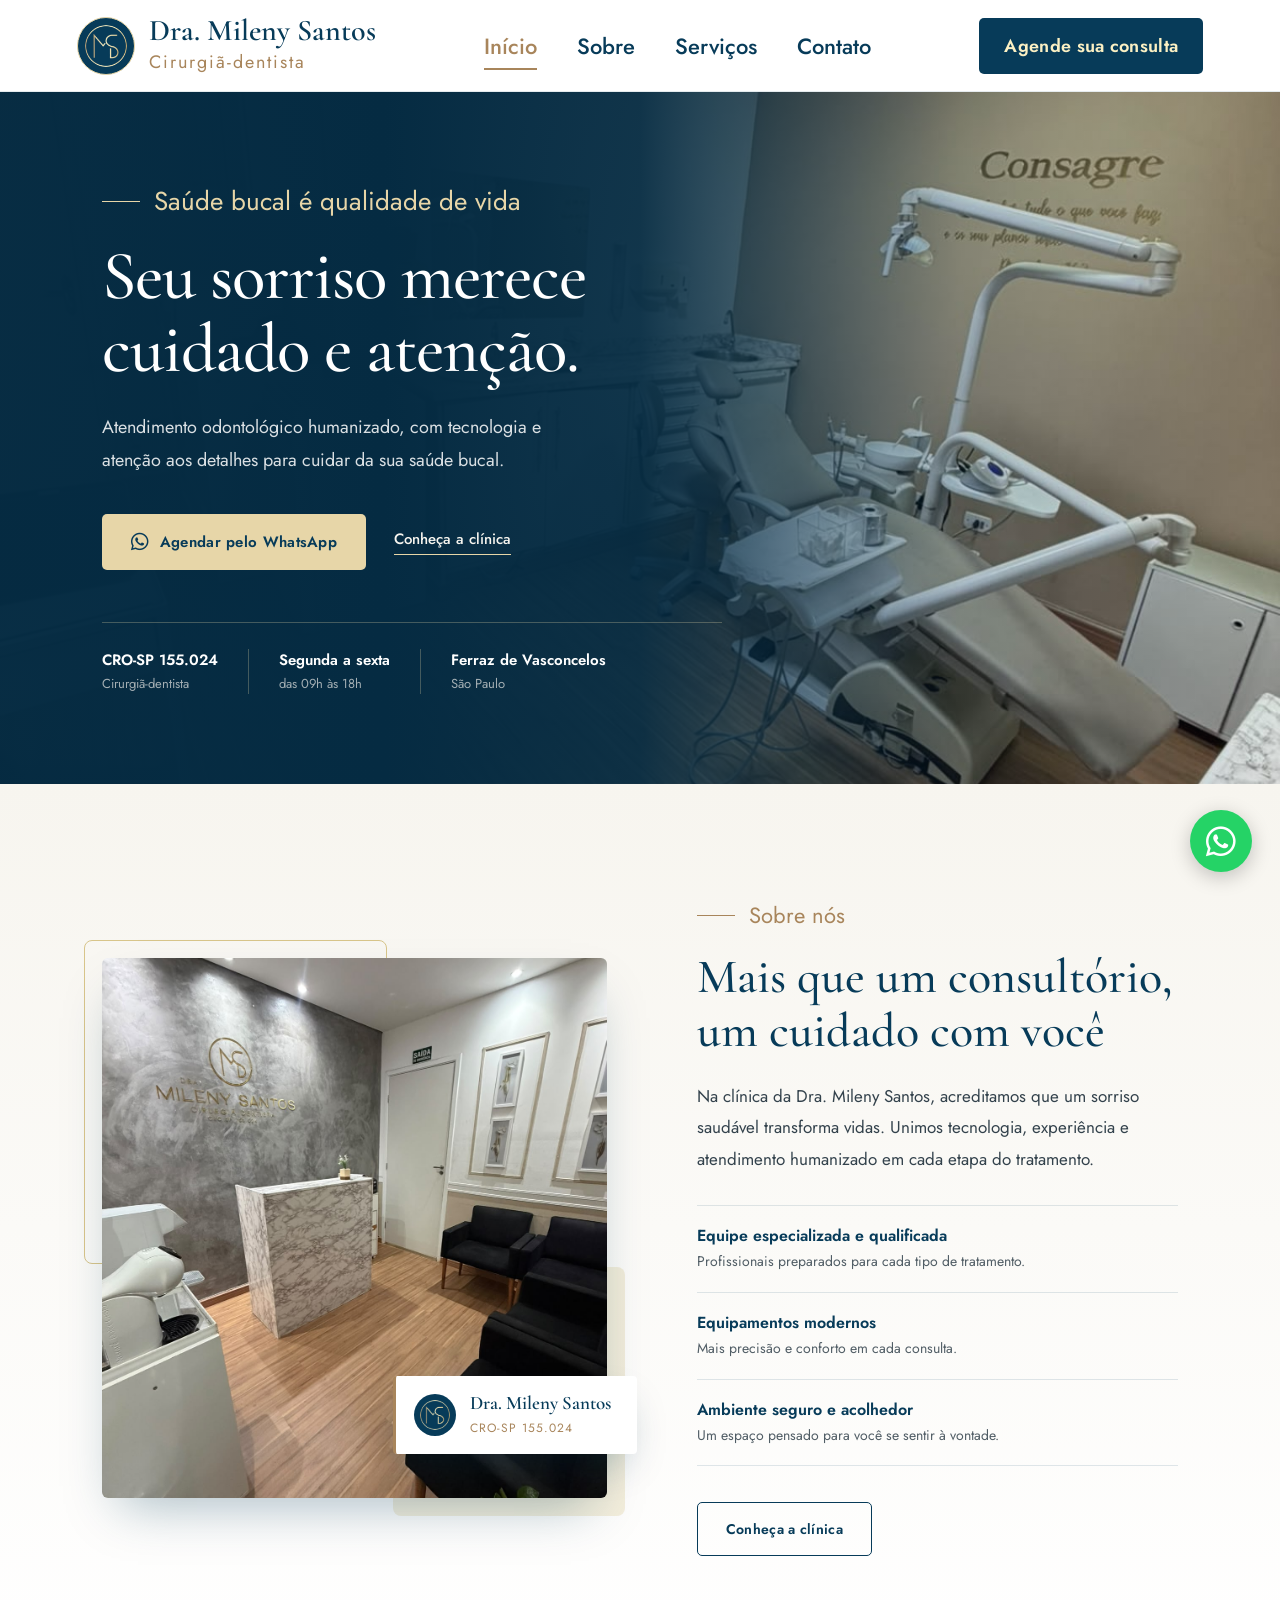
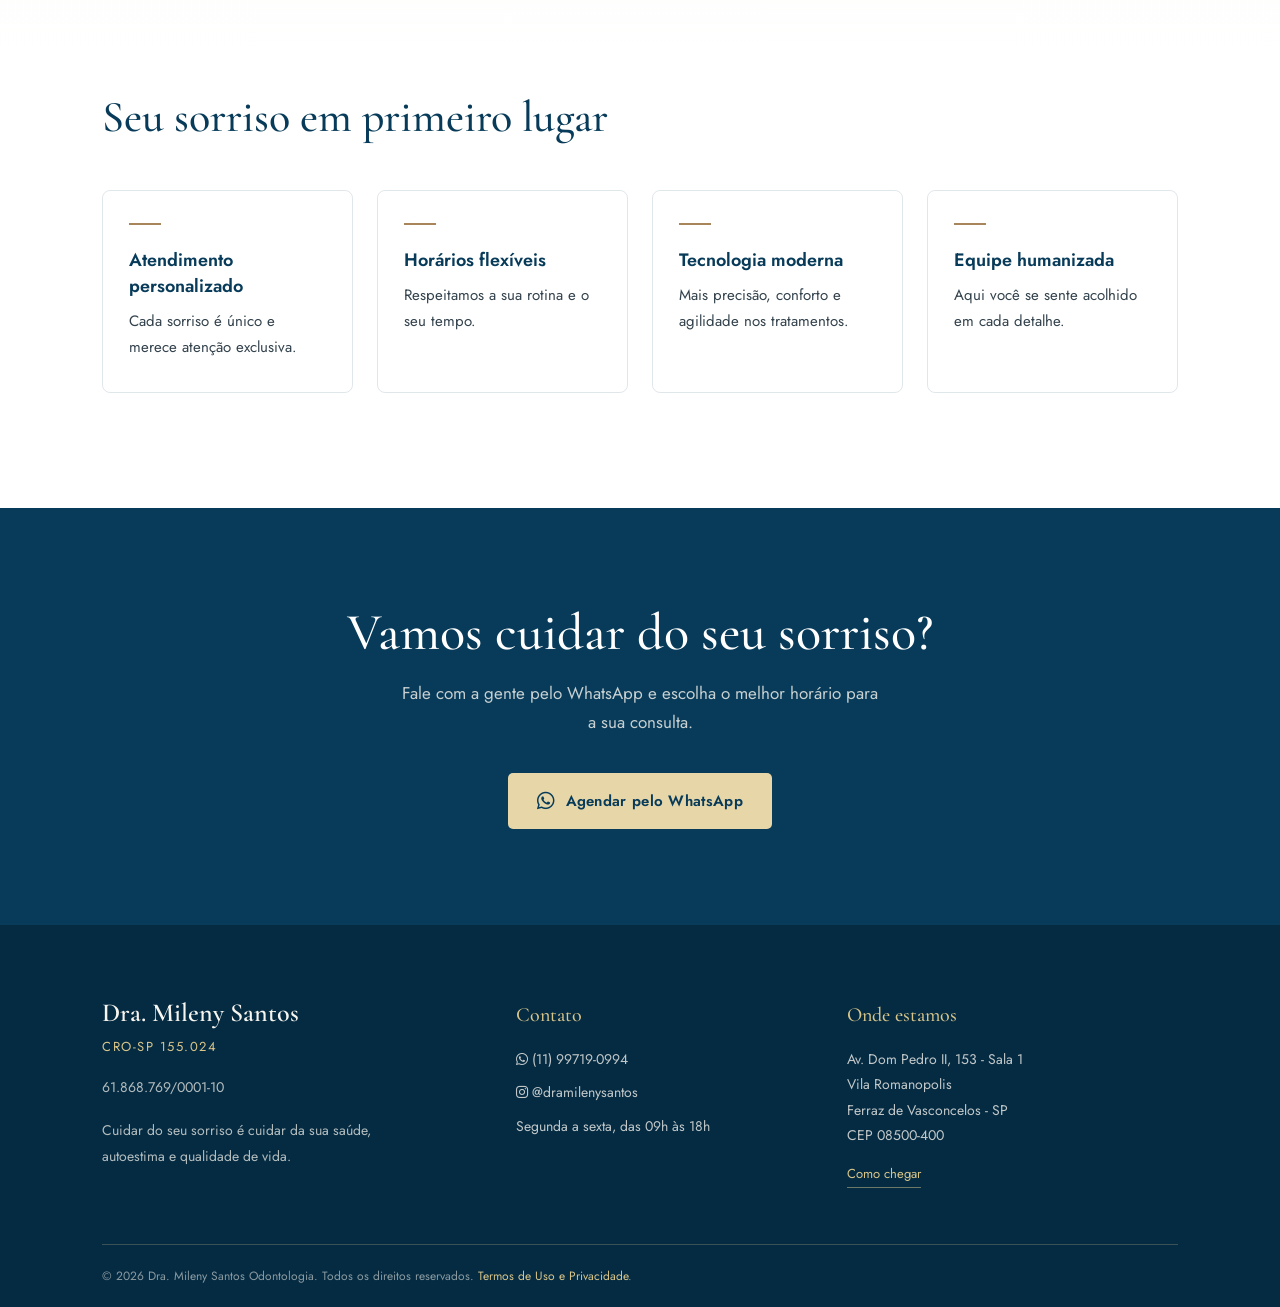
==== commit e539298c: "fix: ajustes de css responsivo, melhorias e ajustes de urls" ====
--- a/index.html
+++ b/index.html
@@ -207,7 +207,7 @@
     <div class="rodape-base">
       <p>
         © 2026 Dra. Mileny Santos Odontologia. Todos os direitos reservados.
-        <a href="/src/pages/termos.html">Termos de Uso e Privacidade</a>.
+        <a class="termos-uso" href="src/pages/termos.html">Termos de Uso e Privacidade</a>.
       </p>
     </div>
   </footer>
--- a/src/css/home.css
+++ b/src/css/home.css
@@ -231,12 +231,15 @@
   min-height: 680px;
   padding: 90px 8%;
 
-  background-image: linear-gradient(90deg,
+  background-image:
+    linear-gradient(
+      90deg,
       rgba(5, 43, 66, 0.98) 0%,
       rgba(5, 43, 66, 1) 30%,
       rgba(5, 43, 66, 0.94) 50%,
       rgba(5, 43, 66, 0.25) 75%,
-      rgba(5, 43, 66, 0.05) 100%),
+      rgba(5, 43, 66, 0.05) 100%
+    ),
     url(../img/foto-5.jpg);
 
   background-position: center;
@@ -294,7 +297,7 @@
   padding-left: 0;
 }
 
-.hero-fatos li+li {
+.hero-fatos li + li {
   border-left: 1px solid rgba(231, 214, 168, 0.28);
 }
 
@@ -648,6 +651,10 @@
   margin: 0 auto;
   padding: 22px 0;
   border-top: 1px solid rgba(216, 197, 138, 0.25);
+
+  .termos-uso {
+    color: var(--ms-champagne-escuro);
+  }
 }
 
 .rodape-base p {
@@ -655,7 +662,7 @@
   font-size: 12px;
   color: rgba(247, 245, 239, 0.55);
 }
-.rodape-base a{
+.rodape-base a {
   list-style: none;
   color: rgba(247, 245, 239, 0.55);
   text-decoration: none;
@@ -799,7 +806,7 @@
     padding: 0;
   }
 
-  .hero-fatos li+li {
+  .hero-fatos li + li {
     padding-top: 16px;
     border-left: 0;
     border-top: 1px solid rgba(231, 214, 168, 0.28);
@@ -849,11 +856,80 @@
 }
 
 @media (prefers-reduced-motion: reduce) {
-
   .home *,
   .home *::before,
   .home *::after {
     transition-duration: 0.01ms !important;
     animation-duration: 0.01ms !important;
   }
-}+}
+
+.btn-mobile {
+  display: none;
+  background: transparent;
+  border: none;
+  color: var(--ms-azul);
+  font-size: 24px;
+  cursor: pointer;
+  padding: 8px;
+  z-index: 1001;
+  transition: color 0.3s ease;
+}
+
+.btn-mobile:hover {
+  color: var(--ms-dourado);
+}
+
+@media (max-width: 992px) {
+  .btn-mobile {
+    display: block;
+  }
+
+  .topo-menu {
+    position: absolute;
+    top: 100%;
+    left: 0;
+    width: 100%;
+    background: #fff;
+    flex-direction: column;
+    align-items: center;
+    padding: 0;
+    max-height: 0;
+    overflow: hidden;
+    transition:
+      max-height 0.4s ease,
+      padding 0.4s ease;
+    box-shadow: 0 10px 15px rgba(0, 0, 0, 0.05);
+    gap: 0;
+  }
+
+  .topo-menu.ativo {
+    max-height: 300px;
+    padding: 20px 0;
+    border-top: 1px solid rgba(7, 59, 89, 0.1);
+  }
+
+  .topo-menu a {
+    width: 100%;
+    text-align: center;
+    padding: 10px 0;
+    font-size: 16px;
+  }
+
+  .topo-menu a::after {
+    display: none;
+  }
+}
+
+@media (max-width: 600px) {
+  .topo {
+    display: flex;
+
+    justify-content: center;
+  }
+
+  .hero-acoes{
+    display: flex;
+    justify-content: center;
+  }
+}
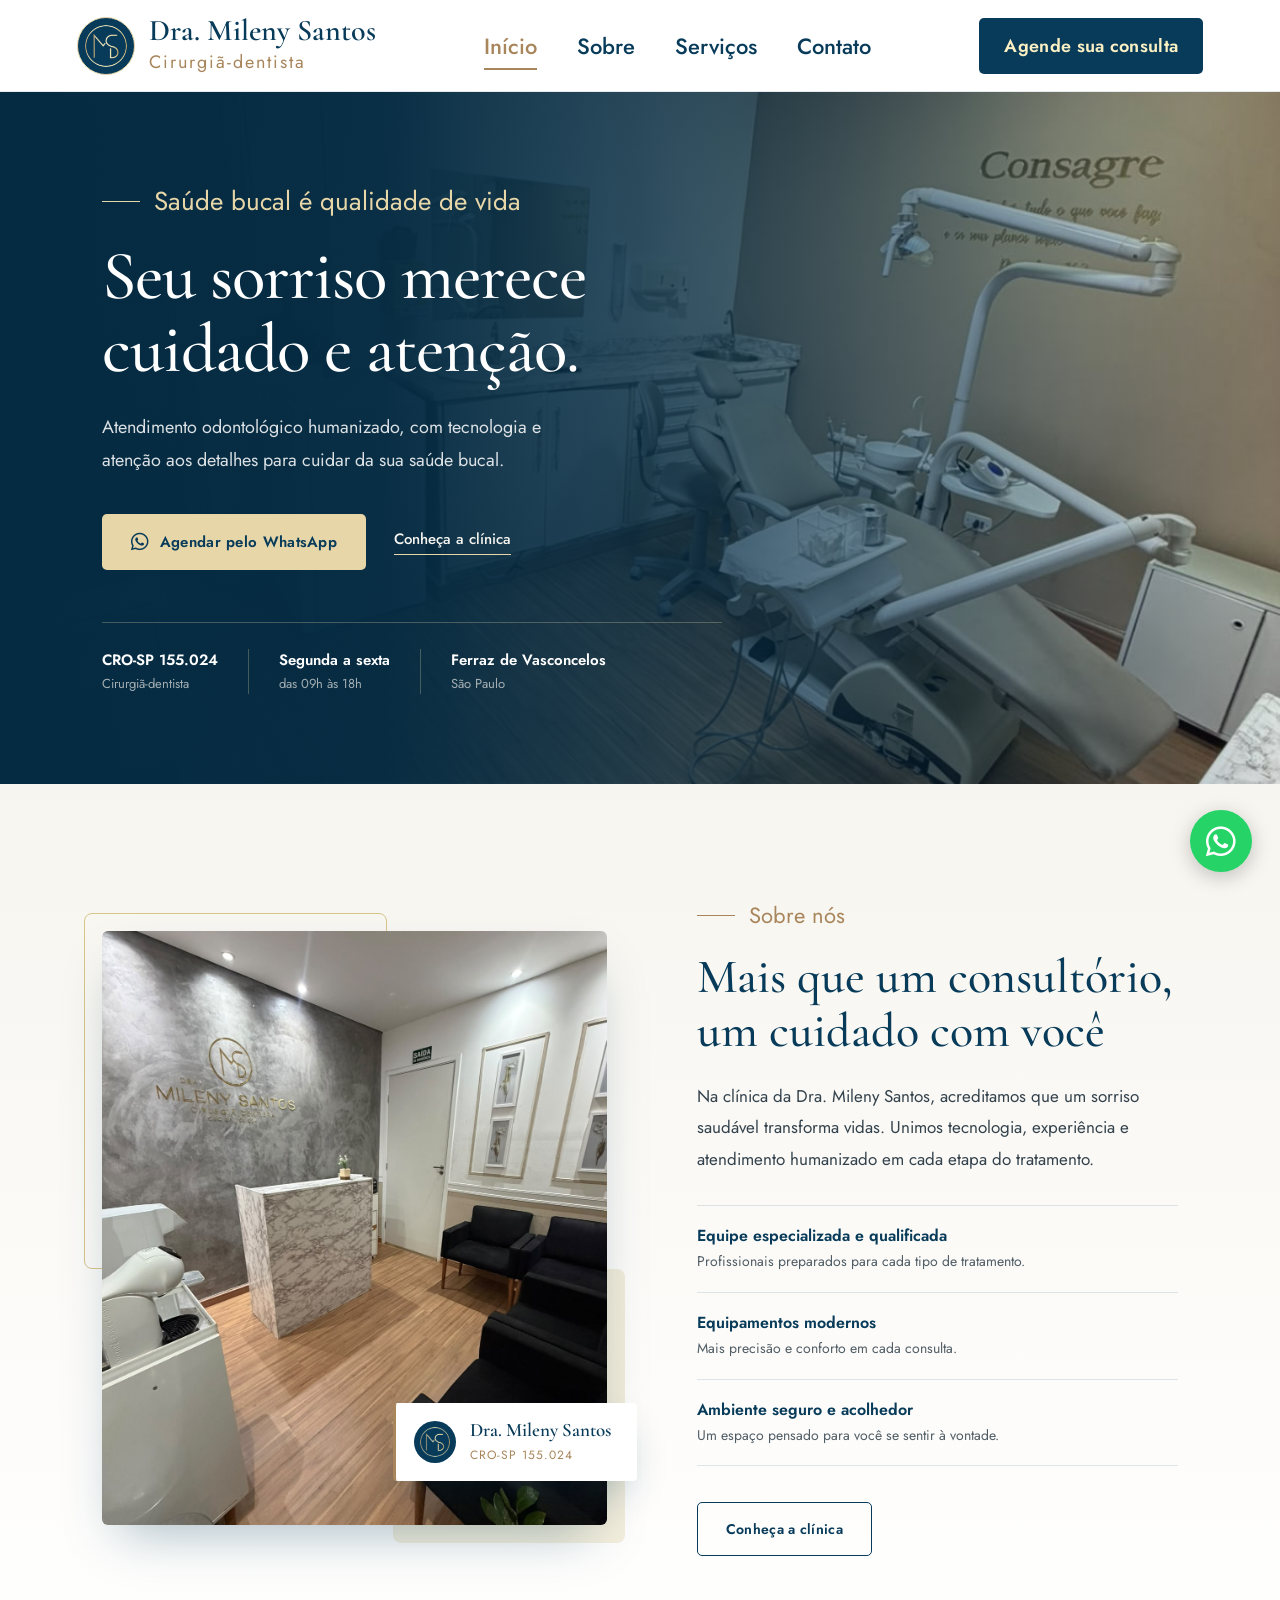
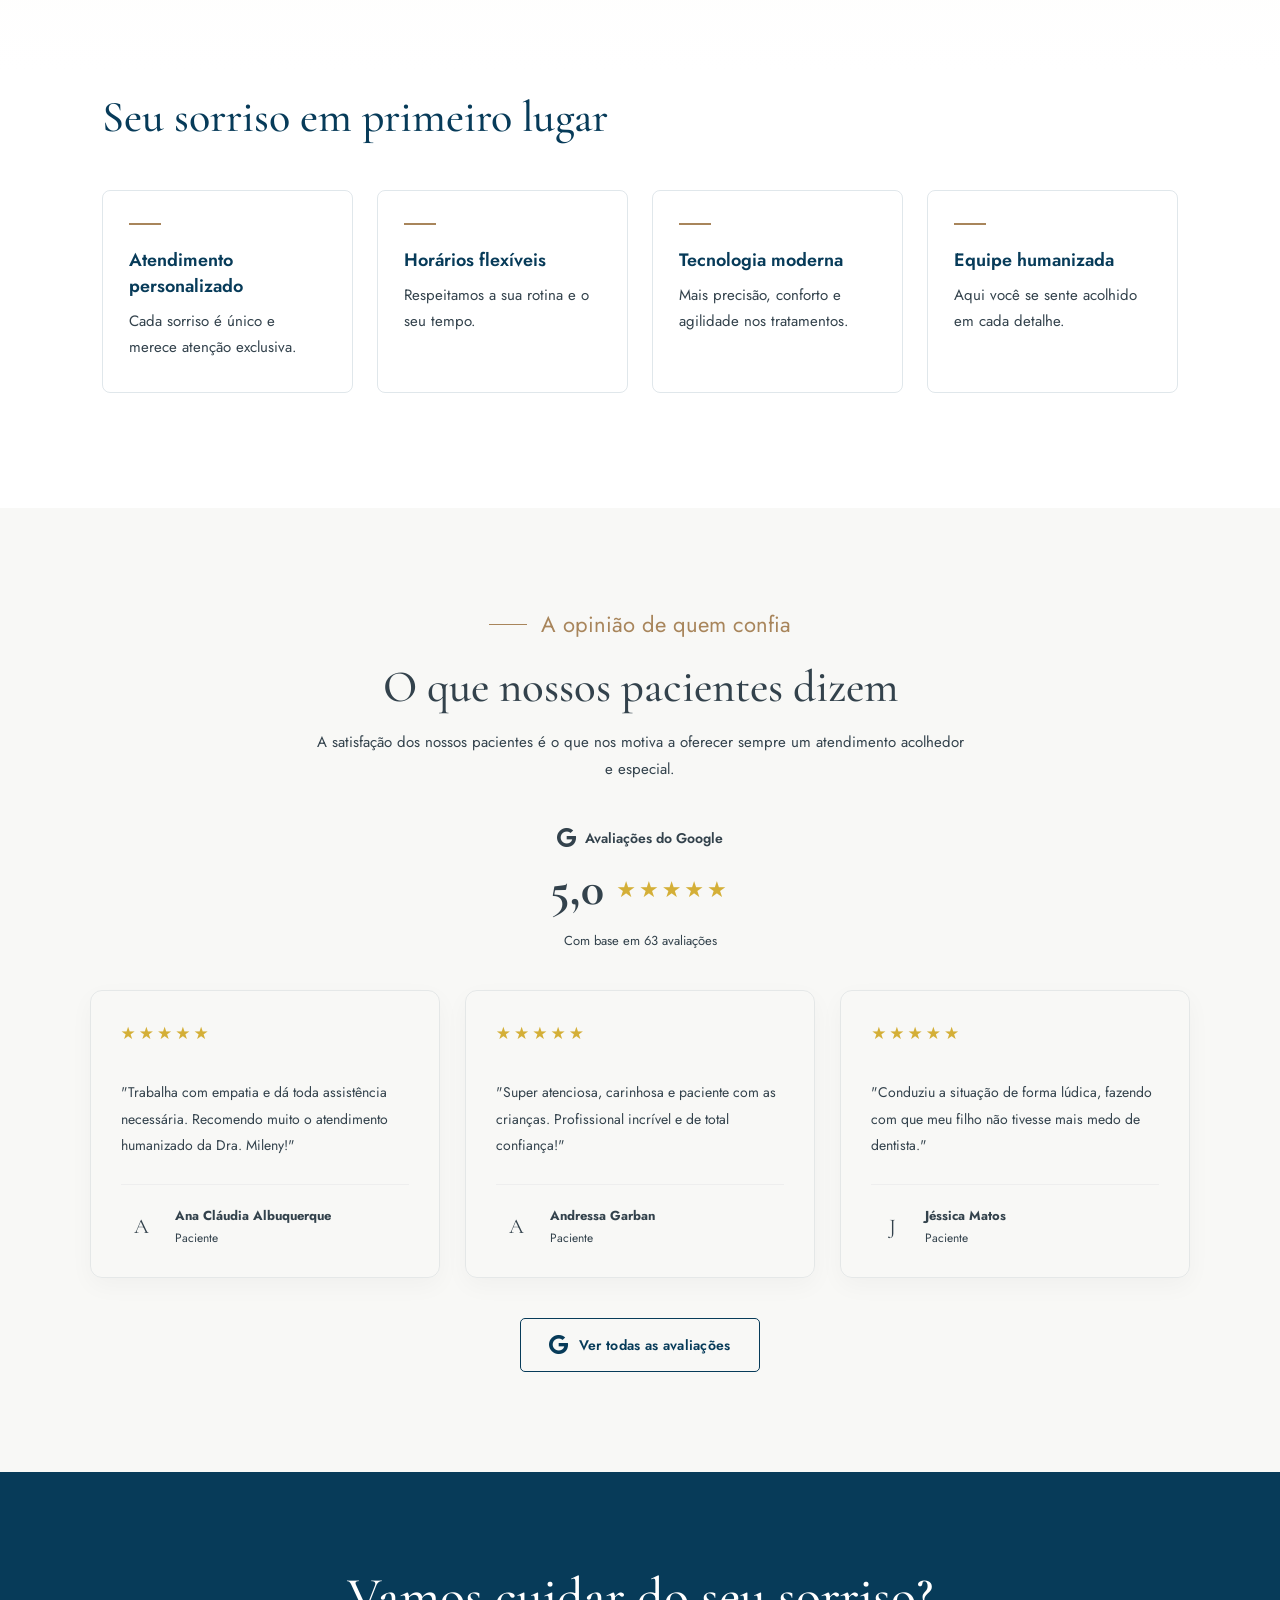
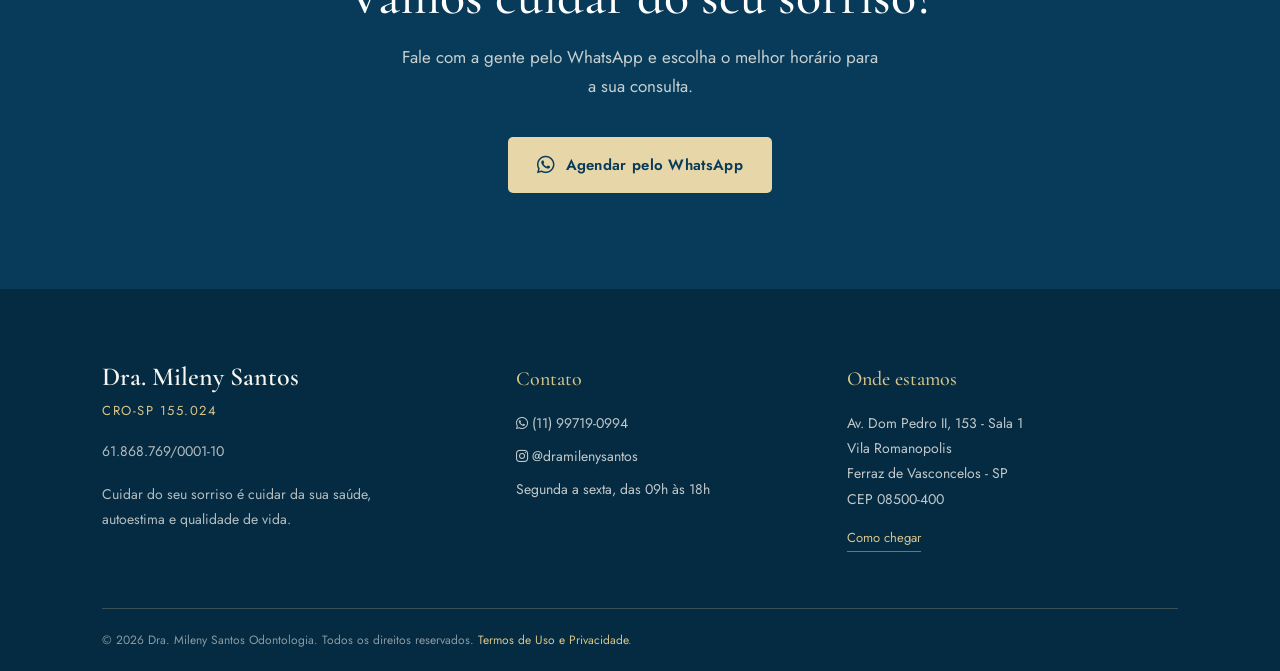
==== commit b248d4d8: "feat: adicionando avaliaçoes diretamente do google maps" ====
--- a/index.html
+++ b/index.html
@@ -1,221 +1,371 @@
 <!doctype html>
 <html lang="pt-br">
-
-<head>
-  <meta charset="UTF-8" />
-  <meta name="viewport" content="width=device-width, initial-scale=1.0" />
-  <meta name="description"
-    content="Dra. Mileny Santos - Cirurgiã-Dentista em Ferraz de Vasconcelos. Atendimento humanizado e tecnologia moderna para cuidar do seu sorriso." />
-  <link rel="shortcut icon" href="src/img/ICONE1j.png" type="image/x-icon" />
-  <title>Dra. Mileny Santos | Odontologia</title>
-  <link rel="preconnect" href="https://fonts.googleapis.com" />
-  <link rel="preconnect" href="https://fonts.gstatic.com" crossorigin />
-  <link rel="stylesheet"
-    href="https://fonts.googleapis.com/css2?family=Cormorant+Garamond:wght@500;600&family=Jost:wght@400;500;600&display=swap" />
-  <link rel="stylesheet" href="https://cdnjs.cloudflare.com/ajax/libs/font-awesome/6.0.0/css/all.min.css" />
-  <link rel="stylesheet" href="src/css/home.css" />
-</head>
-
-<body class="home">
-  <header class="topo">
-    <a href="index.html" class="topo-logo" aria-label="Dra. Mileny Santos - início">
-      <img src="src/img/ICONE1j.png" alt="" class="topo-logo-img" />
-      <span class="topo-logo-texto">
-        <strong>Dra. Mileny Santos</strong>
-        <small>Cirurgiã-dentista</small>
-      </span>
-    </a>
-
-    <nav class="topo-menu" aria-label="Menu principal">
-      <a href="index.html" class="ativo" aria-current="page">Início</a>
-      <a href="src/pages/sobre.html">Sobre</a>
-      <a href="src/pages/servicos.html">Serviços</a>
-      <a href="src/pages/contato.html">Contato</a>
-    </nav>
-
-    <a href="https://wa.me/5511997190994" class="btn btn-escuro" target="_blank" rel="noopener noreferrer">
-      Agende sua consulta
-    </a>
-  </header>
-
-  <main>
-    <section class="hero" id="inicio">
-      <div class="hero-texto">
-        <p class="rotulo rotulo-claro">Saúde bucal é qualidade de vida</p>
-
-        <h1>Seu sorriso merece cuidado e atenção.</h1>
-
-        <p class="hero-descricao">
-          Atendimento odontológico humanizado, com tecnologia e atenção aos
-          detalhes para cuidar da sua saúde bucal.
-        </p>
-
-        <div class="hero-acoes">
-          <a href="https://wa.me/5511997190994" class="btn btn-champagne" target="_blank" rel="noopener noreferrer">
-            <i class="fa-brands fa-whatsapp"></i>
-            Agendar pelo WhatsApp
-          </a>
-
-          <a href="src/pages/sobre.html" class="link-sublinhado"> Conheça a clínica </a>
-        </div>
-
-        <ul class="hero-fatos">
-          <li>
-            <strong>CRO-SP 155.024</strong>
-            <span>Cirurgiã-dentista</span>
-          </li>
-          <li>
-            <strong>Segunda a sexta</strong>
-            <span>das 09h às 18h</span>
-          </li>
-          <li>
-            <strong>Ferraz de Vasconcelos</strong>
-            <span>São Paulo</span>
-          </li>
-        </ul>
-      </div>
-    </section>
-
-    <section class="sobre" id="sobre" aria-labelledby="sobre-titulo">
-      <div class="sobre-wrap">
-        <figure class="sobre-midia">
-          <div class="sobre-foto">
-            <img src="src/img/foto-2.jpg"
-              alt="Recepção do consultório da Dra. Mileny Santos, com balcão em mármore e poltronas confortáveis"
-              width="800" height="960" loading="lazy" decoding="async" />
-          </div>
-          <figcaption class="sobre-selo">
-            <img src="src/img/ICONE1j.png" alt="" />
-            <div>
-              <strong>Dra. Mileny Santos</strong>
-              <span>CRO-SP 155.024</span>
-            </div>
-          </figcaption>
-        </figure>
-
-        <div class="sobre-conteudo">
-          <p class="rotulo">Sobre nós</p>
-          <h2 id="sobre-titulo">
-            Mais que um consultório, um cuidado com você
-          </h2>
-          <p class="sobre-texto">
-            Na clínica da Dra. Mileny Santos, acreditamos que um sorriso
-            saudável transforma vidas. Unimos tecnologia, experiência e
-            atendimento humanizado em cada etapa do tratamento.
+  <head>
+    <meta charset="UTF-8" />
+    <meta name="viewport" content="width=device-width, initial-scale=1.0" />
+    <meta
+      name="description"
+      content="Dra. Mileny Santos - Cirurgiã-Dentista em Ferraz de Vasconcelos. Atendimento humanizado e tecnologia moderna para cuidar do seu sorriso."
+    />
+    <link rel="shortcut icon" href="src/img/ICONE1j.png" type="image/x-icon" />
+    <title>Dra. Mileny Santos | Odontologia</title>
+    <link rel="preconnect" href="https://fonts.googleapis.com" />
+    <link rel="preconnect" href="https://fonts.gstatic.com" crossorigin />
+    <link
+      rel="stylesheet"
+      href="https://fonts.googleapis.com/css2?family=Cormorant+Garamond:wght@500;600&family=Jost:wght@400;500;600&display=swap"
+    />
+    <link
+      rel="stylesheet"
+      href="https://cdnjs.cloudflare.com/ajax/libs/font-awesome/6.0.0/css/all.min.css"
+    />
+    <link rel="stylesheet" href="src/css/home.css" />
+  </head>
+
+  <body class="home">
+    <header class="topo">
+      <a
+        href="index.html"
+        class="topo-logo"
+        aria-label="Dra. Mileny Santos - início"
+      >
+        <img src="src/img/ICONE1j.png" alt="" class="topo-logo-img" />
+        <span class="topo-logo-texto">
+          <strong>Dra. Mileny Santos</strong>
+          <small>Cirurgiã-dentista</small>
+        </span>
+      </a>
+
+      <nav class="topo-menu" aria-label="Menu principal">
+        <a href="index.html" class="ativo" aria-current="page">Início</a>
+        <a href="src/pages/sobre.html">Sobre</a>
+        <a href="src/pages/servicos.html">Serviços</a>
+        <a href="src/pages/contato.html">Contato</a>
+      </nav>
+
+      <a
+        href="https://wa.me/5511997190994"
+        class="btn btn-escuro"
+        target="_blank"
+        rel="noopener noreferrer"
+      >
+        Agende sua consulta
+      </a>
+    </header>
+
+    <main>
+      <section class="hero" id="inicio">
+        <div class="hero-texto">
+          <p class="rotulo rotulo-claro">Saúde bucal é qualidade de vida</p>
+
+          <h1>Seu sorriso merece cuidado e atenção.</h1>
+
+          <p class="hero-descricao">
+            Atendimento odontológico humanizado, com tecnologia e atenção aos
+            detalhes para cuidar da sua saúde bucal.
           </p>
 
-          <ul class="sobre-lista">
+          <div class="hero-acoes">
+            <a
+              href="https://wa.me/5511997190994"
+              class="btn btn-champagne"
+              target="_blank"
+              rel="noopener noreferrer"
+            >
+              <i class="fa-brands fa-whatsapp"></i>
+              Agendar pelo WhatsApp
+            </a>
+
+            <a href="src/pages/sobre.html" class="link-sublinhado">
+              Conheça a clínica
+            </a>
+          </div>
+
+          <ul class="hero-fatos">
             <li>
-              <h3>Equipe especializada e qualificada</h3>
-              <p>Profissionais preparados para cada tipo de tratamento.</p>
+              <strong>CRO-SP 155.024</strong>
+              <span>Cirurgiã-dentista</span>
             </li>
             <li>
-              <h3>Equipamentos modernos</h3>
-              <p>Mais precisão e conforto em cada consulta.</p>
+              <strong>Segunda a sexta</strong>
+              <span>das 09h às 18h</span>
             </li>
             <li>
-              <h3>Ambiente seguro e acolhedor</h3>
-              <p>Um espaço pensado para você se sentir à vontade.</p>
+              <strong>Ferraz de Vasconcelos</strong>
+              <span>São Paulo</span>
             </li>
           </ul>
-
-          <a href="src/pages/sobre.html" class="btn btn-contorno">Conheça a clínica</a>
+        </div>
+      </section>
+
+      <section class="sobre" id="sobre" aria-labelledby="sobre-titulo">
+        <div class="sobre-wrap">
+          <figure class="sobre-midia">
+            <div class="sobre-foto">
+              <img
+                src="src/img/foto-2.jpg"
+                alt="Recepção do consultório da Dra. Mileny Santos, com balcão em mármore e poltronas confortáveis"
+                width="800"
+                height="960"
+                loading="lazy"
+                decoding="async"
+              />
+            </div>
+            <figcaption class="sobre-selo">
+              <img src="src/img/ICONE1j.png" alt="" />
+              <div>
+                <strong>Dra. Mileny Santos</strong>
+                <span>CRO-SP 155.024</span>
+              </div>
+            </figcaption>
+          </figure>
+
+          <div class="sobre-conteudo">
+            <p class="rotulo">Sobre nós</p>
+            <h2 id="sobre-titulo">
+              Mais que um consultório, um cuidado com você
+            </h2>
+            <p class="sobre-texto">
+              Na clínica da Dra. Mileny Santos, acreditamos que um sorriso
+              saudável transforma vidas. Unimos tecnologia, experiência e
+              atendimento humanizado em cada etapa do tratamento.
+            </p>
+
+            <ul class="sobre-lista">
+              <li>
+                <h3>Equipe especializada e qualificada</h3>
+                <p>Profissionais preparados para cada tipo de tratamento.</p>
+              </li>
+              <li>
+                <h3>Equipamentos modernos</h3>
+                <p>Mais precisão e conforto em cada consulta.</p>
+              </li>
+              <li>
+                <h3>Ambiente seguro e acolhedor</h3>
+                <p>Um espaço pensado para você se sentir à vontade.</p>
+              </li>
+            </ul>
+
+            <a href="src/pages/sobre.html" class="btn btn-contorno"
+              >Conheça a clínica</a
+            >
+          </div>
+        </div>
+      </section>
+
+      <section class="diferenciais" aria-labelledby="dif-titulo">
+        <div class="diferenciais-wrap">
+          <h2 id="dif-titulo">Seu sorriso em primeiro lugar</h2>
+
+          <div class="diferenciais-grade">
+            <article>
+              <h3>Atendimento personalizado</h3>
+              <p>Cada sorriso é único e merece atenção exclusiva.</p>
+            </article>
+            <article>
+              <h3>Horários flexíveis</h3>
+              <p>Respeitamos a sua rotina e o seu tempo.</p>
+            </article>
+            <article>
+              <h3>Tecnologia moderna</h3>
+              <p>Mais precisão, conforto e agilidade nos tratamentos.</p>
+            </article>
+            <article>
+              <h3>Equipe humanizada</h3>
+              <p>Aqui você se sente acolhido em cada detalhe.</p>
+            </article>
+          </div>
+        </div>
+      </section>
+
+      <section
+        class="avaliacoes"
+        id="avaliacoes"
+        aria-labelledby="avaliacoes-titulo"
+      >
+        <div class="avaliacoes-wrap">
+          <div class="avaliacoes-cabecalho">
+            <p class="rotulo">A opinião de quem confia</p>
+
+            <h2 id="avaliacoes-titulo">O que nossos pacientes dizem</h2>
+
+            <p class="avaliacoes-descricao">
+              A satisfação dos nossos pacientes é o que nos motiva a oferecer
+              sempre um atendimento acolhedor e especial.
+            </p>
+          </div>
+
+          <div class="avaliacoes-nota">
+            <div class="avaliacoes-google">
+              <i class="fa-brands fa-google"></i>
+              <span>Avaliações do Google</span>
+            </div>
+
+            <div class="avaliacoes-media">
+              <strong>5,0</strong>
+              <span class="estrelas">★★★★★</span>
+            </div>
+
+            <p>Com base em 63 avaliações</p>
+          </div>
+
+          <div class="avaliacoes-grade">
+            <article class="avaliacao-card">
+              <div class="avaliacao-estrelas">★★★★★</div>
+
+              <p class="avaliacao-texto">
+                "Trabalha com empatia e dá toda assistência necessária.
+                Recomendo muito o atendimento humanizado da Dra. Mileny!"
+              </p>
+
+              <div class="avaliacao-autor">
+                <div class="avaliacao-avatar">A</div>
+                <div>
+                  <strong>Ana Cláudia Albuquerque</strong>
+                  <span>Paciente</span>
+                </div>
+              </div>
+            </article>
+
+            <article class="avaliacao-card">
+              <div class="avaliacao-estrelas">★★★★★</div>
+
+              <p class="avaliacao-texto">
+                "Super atenciosa, carinhosa e paciente com as crianças.
+                Profissional incrível e de total confiança!"
+              </p>
+
+              <div class="avaliacao-autor">
+                <div class="avaliacao-avatar">A</div>
+                <div>
+                  <strong>Andressa Garban</strong>
+                  <span>Paciente</span>
+                </div>
+              </div>
+            </article>
+
+            <article class="avaliacao-card">
+              <div class="avaliacao-estrelas">★★★★★</div>
+
+              <p class="avaliacao-texto">
+                "Conduziu a situação de forma lúdica, fazendo com que meu filho
+                não tivesse mais medo de dentista."
+              </p>
+
+              <div class="avaliacao-autor">
+                <div class="avaliacao-avatar">J</div>
+                <div>
+                  <strong>Jéssica Matos</strong>
+                  <span>Paciente</span>
+                </div>
+              </div>
+            </article>
+          </div>
+
+          <div class="avaliacoes-rodape">
+            <a
+              href="https://maps.app.goo.gl/y3Wg7Gsg8oZ7eqmj9"
+              class="btn btn-contorno"
+              target="_blank"
+              rel="noopener noreferrer"
+            >
+              <i class="fa-brands fa-google"></i>
+              Ver todas as avaliações
+            </a>
+          </div>
+        </div>
+      </section>
+
+      <section class="chamada">
+        <h2>Vamos cuidar do seu sorriso?</h2>
+        <p>
+          Fale com a gente pelo WhatsApp e escolha o melhor horário para a sua
+          consulta.
+        </p>
+        <a
+          href="https://wa.me/5511997190994"
+          class="btn btn-champagne"
+          target="_blank"
+          rel="noopener noreferrer"
+        >
+          <i class="fa-brands fa-whatsapp" aria-hidden="true"></i>
+          Agendar pelo WhatsApp
+        </a>
+      </section>
+    </main>
+
+    <footer class="rodape">
+      <div class="rodape-grade">
+        <div class="rodape-marca">
+          <strong>Dra. Mileny Santos</strong>
+          <span>CRO-SP 155.024</span>
+          <br />
+          <p>61.868.769/0001-10</p>
+          <p>
+            Cuidar do seu sorriso é cuidar da sua saúde, autoestima e qualidade
+            de vida.
+          </p>
+        </div>
+
+        <div class="rodape-col">
+          <h3>Contato</h3>
+
+          <a
+            href="https://wa.me/5511997190994"
+            target="_blank"
+            rel="noopener noreferrer"
+          >
+            <i class="fa-brands fa-whatsapp"></i> (11) 99719-0994
+          </a>
+
+          <a
+            href="https://www.instagram.com/dramilenysantos/"
+            target="_blank"
+            rel="noopener noreferrer"
+          >
+            <i class="fa-brands fa-instagram"></i> @dramilenysantos
+          </a>
+
+          <p>Segunda a sexta, das 09h às 18h</p>
+        </div>
+
+        <div class="rodape-col">
+          <h3>Onde estamos</h3>
+          <address>
+            Av. Dom Pedro II, 153 - Sala 1<br />
+            Vila Romanopolis<br />
+            Ferraz de Vasconcelos - SP<br />
+            CEP 08500-400
+          </address>
+          <a
+            href="https://www.google.com/maps/search/?api=1&query=Dra.+Mileny+Santos+Ferraz+de+Vasconcelos"
+            class="rodape-mapa"
+            target="_blank"
+            rel="noopener noreferrer"
+            >Como chegar</a
+          >
         </div>
       </div>
-    </section>
-
-    <section class="diferenciais" aria-labelledby="dif-titulo">
-      <div class="diferenciais-wrap">
-        <h2 id="dif-titulo">Seu sorriso em primeiro lugar</h2>
-
-        <div class="diferenciais-grade">
-          <article>
-            <h3>Atendimento personalizado</h3>
-            <p>Cada sorriso é único e merece atenção exclusiva.</p>
-          </article>
-          <article>
-            <h3>Horários flexíveis</h3>
-            <p>Respeitamos a sua rotina e o seu tempo.</p>
-          </article>
-          <article>
-            <h3>Tecnologia moderna</h3>
-            <p>Mais precisão, conforto e agilidade nos tratamentos.</p>
-          </article>
-          <article>
-            <h3>Equipe humanizada</h3>
-            <p>Aqui você se sente acolhido em cada detalhe.</p>
-          </article>
-        </div>
-      </div>
-    </section>
-
-    <section class="chamada">
-      <h2>Vamos cuidar do seu sorriso?</h2>
-      <p>
-        Fale com a gente pelo WhatsApp e escolha o melhor horário para a sua
-        consulta.
-      </p>
-      <a href="https://wa.me/5511997190994" class="btn btn-champagne" target="_blank" rel="noopener noreferrer">
-        <i class="fa-brands fa-whatsapp" aria-hidden="true"></i>
-        Agendar pelo WhatsApp
-      </a>
-    </section>
-  </main>
-
-  <footer class="rodape">
-    <div class="rodape-grade">
-      <div class="rodape-marca">
-        <strong>Dra. Mileny Santos</strong>
-        <span>CRO-SP 155.024</span>
-        <br>
-        <p>61.868.769/0001-10</p>
+
+      <div class="rodape-base">
         <p>
-          Cuidar do seu sorriso é cuidar da sua saúde, autoestima e qualidade
-          de vida.
+          © 2026 Dra. Mileny Santos Odontologia. Todos os direitos reservados.
+          <a class="termos-uso" href="src/pages/termos.html"
+            >Termos de Uso e Privacidade</a
+          >.
         </p>
       </div>
-
-      <div class="rodape-col">
-        <h3>Contato</h3>
-
-        <a href="https://wa.me/5511997190994" target="_blank" rel="noopener noreferrer">
-          <i class="fa-brands fa-whatsapp"></i> (11) 99719-0994
-        </a>
-
-
-
-        <a href="https://www.instagram.com/dramilenysantos/" target="_blank" rel="noopener noreferrer">
-          <i class="fa-brands fa-instagram"></i> @dramilenysantos
-        </a>
-
-        <p>Segunda a sexta, das 09h às 18h</p>
-      </div>
-
-      <div class="rodape-col">
-        <h3>Onde estamos</h3>
-        <address>
-          Av. Dom Pedro II, 153 - Sala 1<br />
-          Vila Romanopolis<br />
-          Ferraz de Vasconcelos - SP<br />
-          CEP 08500-400
-        </address>
-        <a href="https://www.google.com/maps/search/?api=1&query=Dra.+Mileny+Santos+Ferraz+de+Vasconcelos"
-          class="rodape-mapa" target="_blank" rel="noopener noreferrer">Como chegar</a>
-      </div>
-    </div>
-
-    <div class="rodape-base">
-      <p>
-        © 2026 Dra. Mileny Santos Odontologia. Todos os direitos reservados.
-        <a class="termos-uso" href="src/pages/termos.html">Termos de Uso e Privacidade</a>.
-      </p>
-    </div>
-  </footer>
-  <a href="https://wa.me/5511997190994" class="whatsapp-flutuante" target="_blank" rel="noopener noreferrer"
-    aria-label="Fale conosco pelo WhatsApp" title="Fale conosco pelo WhatsApp">
-    <i class="fa-brands fa-whatsapp"></i>
-  </a>
-  <script src="src/js/script.js"></script>
-</body>
-
-</html>+    </footer>
+    <a
+      href="https://wa.me/5511997190994"
+      class="whatsapp-flutuante"
+      target="_blank"
+      rel="noopener noreferrer"
+      aria-label="Fale conosco pelo WhatsApp"
+      title="Fale conosco pelo WhatsApp"
+    >
+      <i class="fa-brands fa-whatsapp"></i>
+    </a>
+    <script src="src/js/script.js"></script>
+  </body>
+</html>
--- a/src/css/home.css
+++ b/src/css/home.css
@@ -234,18 +234,16 @@
   background-image:
     linear-gradient(
       90deg,
-      rgba(5, 43, 66, 0.98) 0%,
-      rgba(5, 43, 66, 1) 30%,
-      rgba(5, 43, 66, 0.94) 50%,
-      rgba(5, 43, 66, 0.25) 75%,
+      rgb(5 43 66) 0%,
+      rgb(5 43 66 / 98%) 30%,
+      rgb(5 43 66 / 81%) 50%,
+      rgb(5 43 66 / 49%) 75%,
       rgba(5, 43, 66, 0.05) 100%
     ),
     url(../img/foto-5.jpg);
-
   background-position: center;
   background-size: cover;
   background-repeat: no-repeat;
-
   color: var(--ms-creme);
 }
 
@@ -394,7 +392,7 @@
 .sobre-foto img {
   display: block;
   width: 100%;
-  height: 60vh;
+  height: 66vh;
   aspect-ratio: 5 / 6;
   object-fit: cover;
   object-position: 30% center;
@@ -705,6 +703,193 @@
 
 .whatsapp-flutuante:active {
   transform: scale(0.95);
+}
+
+.avaliacoes {
+  padding: 100px 7%;
+  background: #f8f8f6;
+}
+
+.avaliacoes-wrap {
+  max-width: 1200px;
+  margin: 0 auto;
+}
+
+.avaliacoes-cabecalho {
+  max-width: 650px;
+  margin: 0 auto 45px;
+  text-align: center;
+  p {
+    display: flex;
+    justify-content: center;
+  }
+}
+
+.avaliacoes-cabecalho h2 {
+  font-family: "Cormorant Garamond", serif;
+  font-size: clamp(2rem, 4vw, 2.8rem);
+  color: var(--azul-marinho);
+  margin: 12px 0;
+}
+
+.avaliacoes-descricao {
+  color: var(--texto-claro);
+  line-height: 1.8;
+  font-size: 15px;
+}
+
+.avaliacoes-nota {
+  text-align: center;
+  margin-bottom: 40px;
+}
+
+.avaliacoes-google {
+  display: flex;
+  align-items: center;
+  justify-content: center;
+  gap: 9px;
+  color: var(--azul-marinho);
+  font-size: 14px;
+  font-weight: 600;
+}
+
+.avaliacoes-google i {
+  font-size: 20px;
+}
+
+.avaliacoes-media {
+  display: flex;
+  align-items: center;
+  justify-content: center;
+  gap: 12px;
+  margin: 12px 0 5px;
+}
+
+.avaliacoes-media strong {
+  font-family: "Cormorant Garamond", serif;
+  font-size: 48px;
+  color: var(--azul-marinho);
+}
+
+.estrelas,
+.avaliacao-estrelas {
+  color: #d4af37;
+  letter-spacing: 3px;
+}
+
+.estrelas {
+  font-size: 22px;
+}
+
+.avaliacoes-nota > p {
+  font-size: 13px;
+  color: var(--texto-claro);
+}
+
+.avaliacoes-grade {
+  display: grid;
+  grid-template-columns: repeat(3, 1fr);
+  gap: 25px;
+}
+
+.avaliacao-card {
+  background: var(--branco);
+  border: 1px solid rgba(10, 42, 67, 0.08);
+  border-radius: 12px;
+  padding: 30px;
+  display: flex;
+  flex-direction: column;
+  box-shadow: 0 8px 25px rgba(0, 0, 0, 0.035);
+  transition:
+    transform 0.3s ease,
+    box-shadow 0.3s ease;
+}
+
+.avaliacao-card:hover {
+  transform: translateY(-5px);
+  box-shadow: 0 15px 35px rgba(0, 0, 0, 0.08);
+}
+
+.avaliacao-estrelas {
+  font-size: 17px;
+  margin-bottom: 20px;
+}
+
+.avaliacao-texto {
+  color: var(--texto-escuro);
+  font-size: 14px;
+  line-height: 1.9;
+  flex: 1;
+  margin-bottom: 25px;
+}
+
+.avaliacao-autor {
+  display: flex;
+  align-items: center;
+  gap: 12px;
+  border-top: 1px solid #eeeeee;
+  padding-top: 20px;
+}
+
+.avaliacao-avatar {
+  width: 42px;
+  height: 42px;
+  border-radius: 50%;
+  background: var(--azul-marinho);
+  color: var(--branco);
+  display: flex;
+  align-items: center;
+  justify-content: center;
+  font-family: "Cormorant Garamond", serif;
+  font-size: 21px;
+}
+
+.avaliacao-autor strong {
+  display: block;
+  color: var(--azul-marinho);
+  font-size: 13px;
+}
+
+.avaliacao-autor span {
+  display: block;
+  color: var(--texto-claro);
+  font-size: 12px;
+  margin-top: 4px;
+}
+
+.avaliacoes-rodape {
+  display: flex;
+  justify-content: center;
+  margin-top: 40px;
+}
+
+@media (max-width: 900px) {
+  .avaliacoes-grade {
+    grid-template-columns: repeat(2, 1fr);
+  }
+}
+
+@media (max-width: 600px) {
+  .avaliacoes {
+    padding: 70px 6%;
+  }
+
+  .avaliacoes-grade {
+    grid-template-columns: 1fr;
+    gap: 18px;
+  }
+
+  .avaliacao-card {
+    padding: 25px;
+  }
+
+  .avaliacoes-cabecalho {
+    margin-bottom: 35px;
+  }
+
+  .avaliacoes-media strong {
+    font-size: 42px;
+  }
 }
 
 @media (max-width: 600px) {
@@ -928,7 +1113,7 @@
     justify-content: center;
   }
 
-  .hero-acoes{
+  .hero-acoes {
     display: flex;
     justify-content: center;
   }
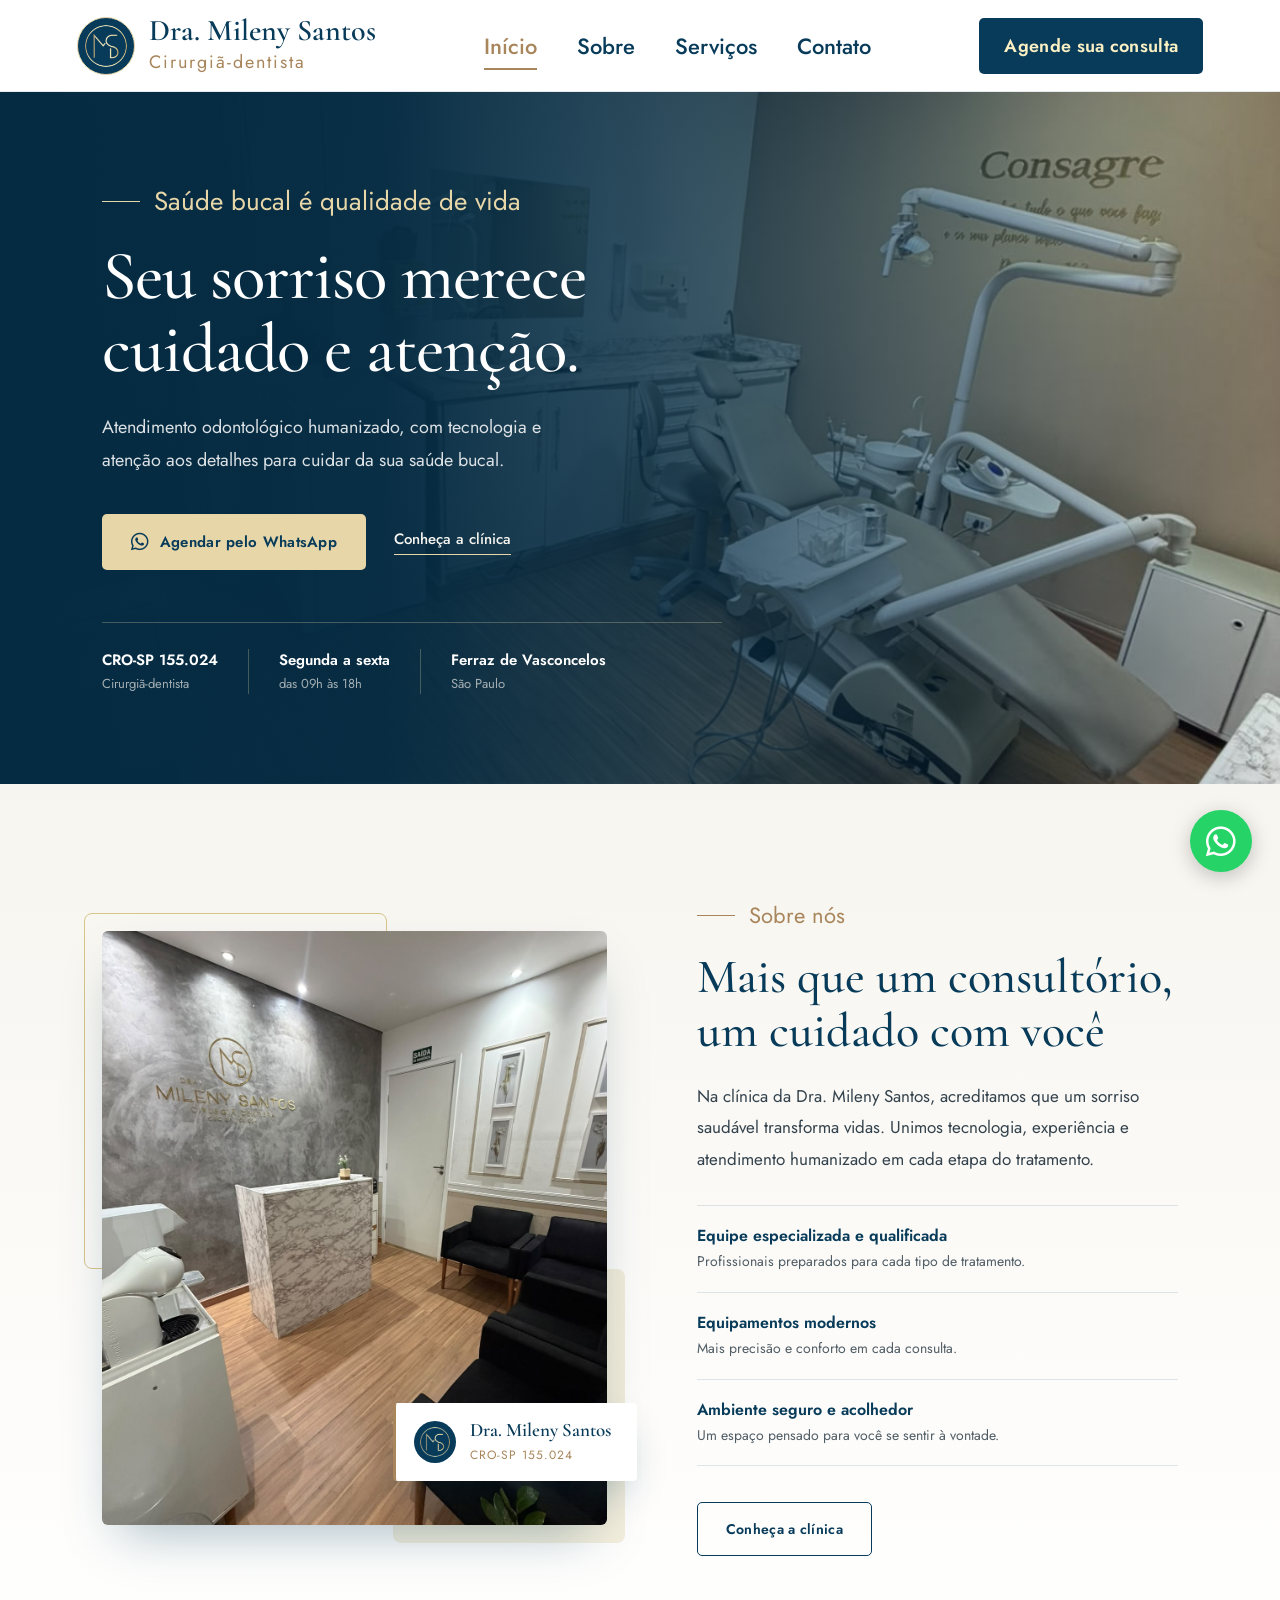
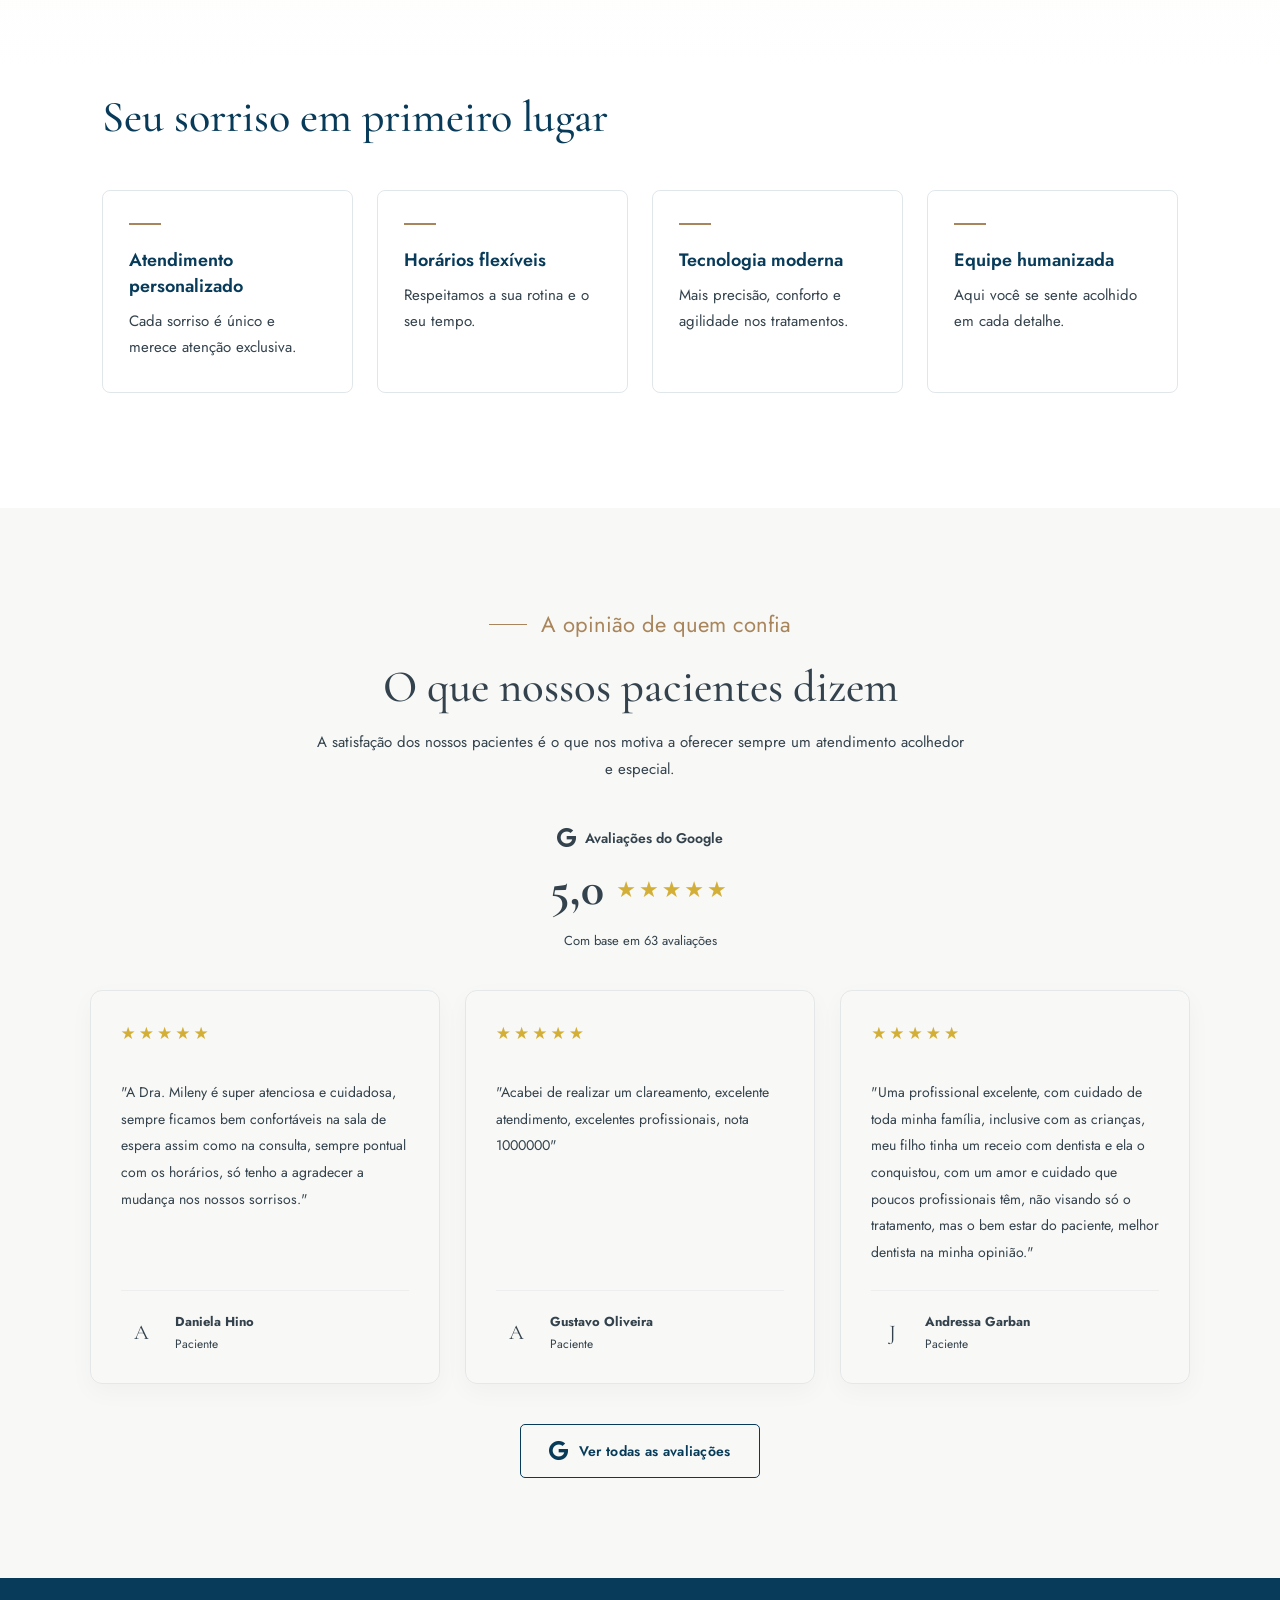
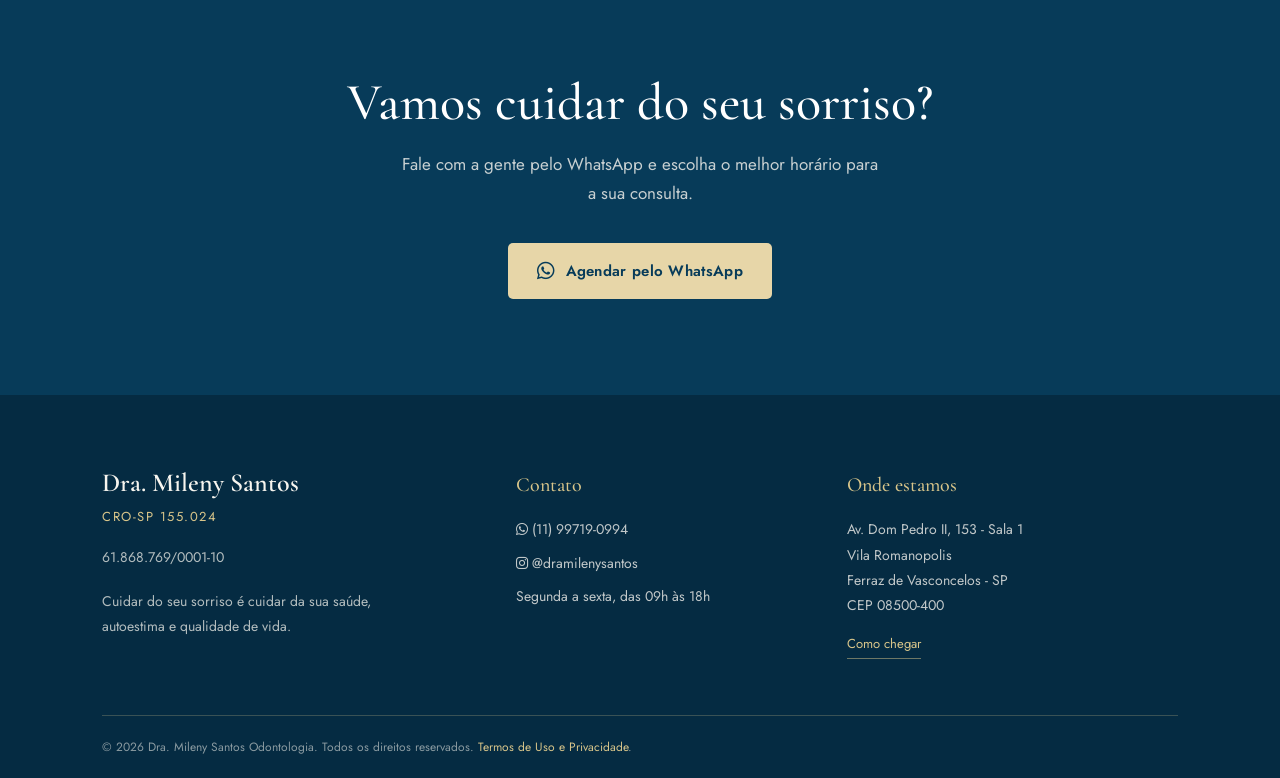
==== commit 0ca2368b: "fix: ajustes nas opinioes do google" ====
--- a/index.html
+++ b/index.html
@@ -214,14 +214,13 @@
               <div class="avaliacao-estrelas">★★★★★</div>
 
               <p class="avaliacao-texto">
-                "Trabalha com empatia e dá toda assistência necessária.
-                Recomendo muito o atendimento humanizado da Dra. Mileny!"
+                "A Dra. Mileny é super atenciosa e cuidadosa, sempre ficamos bem confortáveis na sala de espera assim como na consulta, sempre pontual com os horários, só tenho a agradecer a mudança nos nossos sorrisos."
               </p>
 
               <div class="avaliacao-autor">
                 <div class="avaliacao-avatar">A</div>
                 <div>
-                  <strong>Ana Cláudia Albuquerque</strong>
+                  <strong>Daniela Hino</strong>
                   <span>Paciente</span>
                 </div>
               </div>
@@ -231,14 +230,13 @@
               <div class="avaliacao-estrelas">★★★★★</div>
 
               <p class="avaliacao-texto">
-                "Super atenciosa, carinhosa e paciente com as crianças.
-                Profissional incrível e de total confiança!"
+                "Acabei de realizar um clareamento, excelente atendimento, excelentes profissionais, nota 1000000"
               </p>
 
               <div class="avaliacao-autor">
                 <div class="avaliacao-avatar">A</div>
                 <div>
-                  <strong>Andressa Garban</strong>
+                  <strong>Gustavo Oliveira</strong>
                   <span>Paciente</span>
                 </div>
               </div>
@@ -248,14 +246,13 @@
               <div class="avaliacao-estrelas">★★★★★</div>
 
               <p class="avaliacao-texto">
-                "Conduziu a situação de forma lúdica, fazendo com que meu filho
-                não tivesse mais medo de dentista."
+                "Uma profissional excelente, com cuidado de toda minha família, inclusive com as crianças, meu filho tinha um receio com dentista e ela o conquistou, com um amor e cuidado que poucos profissionais têm, não visando só o tratamento, mas o bem estar do paciente, melhor dentista na minha opinião."
               </p>
 
               <div class="avaliacao-autor">
                 <div class="avaliacao-avatar">J</div>
                 <div>
-                  <strong>Jéssica Matos</strong>
+                  <strong>Andressa Garban</strong>
                   <span>Paciente</span>
                 </div>
               </div>
